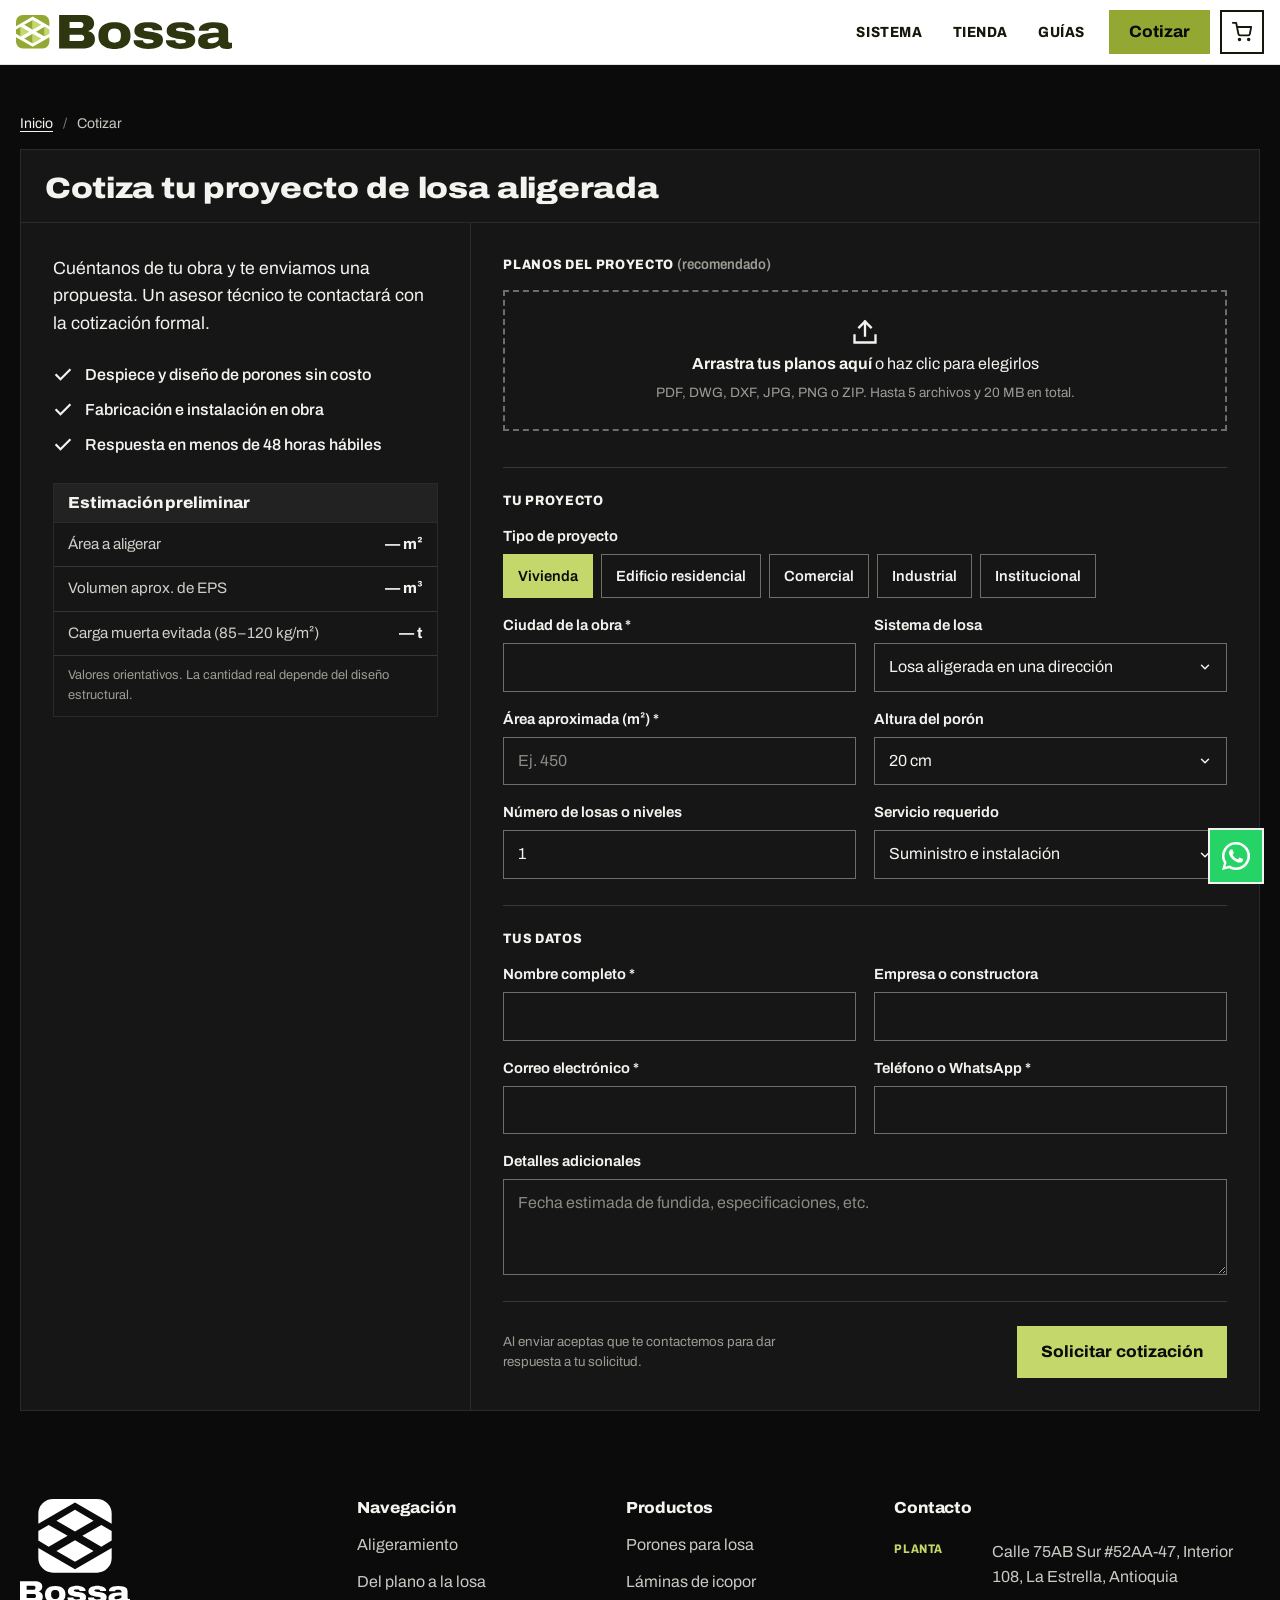
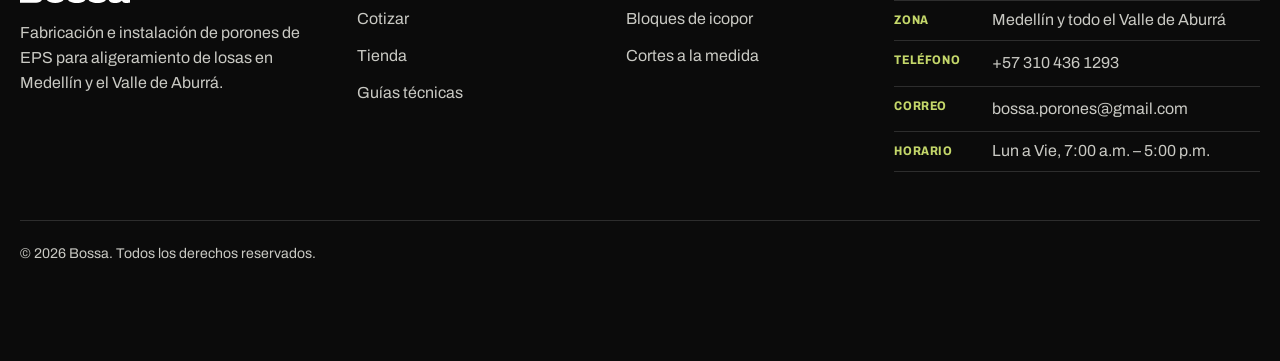
==== cotizar/index.html @ 3bb28956 "Add files via upload" ====
<!doctype html>
<html lang="es">
<head>
<meta charset="utf-8">
<meta name="viewport" content="width=device-width, initial-scale=1">
<script>document.documentElement.className = "js";</script>
<title>Cotizar losa aligerada con porones de icopor en Medellín | Bossa</title>
<meta name="description" content="Envía los planos de tu proyecto y recibe la cotización de porones de icopor (EPS) con despiece, fabricación e instalación en Medellín y el Valle de Aburrá.">
<link rel="canonical" href="https://www.bossacol.com/cotizar/">
<link rel="icon" href="/img/logo-bossa-marca.svg" type="image/svg+xml">
<link rel="icon" href="/img/icono-bossa-180.png" type="image/png" sizes="180x180">
<link rel="apple-touch-icon" href="/img/icono-bossa-180.png">
<meta name="theme-color" content="#FFFFFF">
<meta property="og:type" content="website">
<meta property="og:locale" content="es_CO">
<meta property="og:site_name" content="Bossa">
<meta property="og:url" content="https://www.bossacol.com/cotizar/">
<meta property="og:title" content="Cotizar losa aligerada con porones de icopor en Medellín | Bossa">
<meta property="og:description" content="Envía los planos de tu proyecto y recibe la cotización de porones de icopor (EPS) con despiece, fabricación e instalación en Medellín y el Valle de Aburrá.">
<meta property="og:image" content="https://www.bossacol.com/img/og-bossa.jpg">
<meta property="og:image:width" content="1200">
<meta property="og:image:height" content="630">
<meta property="og:image:alt" content="Ilustración del corte de una losa aligerada con bloques de icopor">
<meta name="twitter:card" content="summary_large_image">
<script type="application/ld+json">{"@context":"https://schema.org","@type":"BreadcrumbList","itemListElement":[{"@type":"ListItem","position":1,"name":"Inicio","item":"https://www.bossacol.com/"},{"@type":"ListItem","position":2,"name":"Cotizar","item":"https://www.bossacol.com/cotizar/"}]}</script>
<link rel="preconnect" href="https://fonts.googleapis.com">
<link rel="preconnect" href="https://fonts.gstatic.com" crossorigin>
<link href="https://fonts.googleapis.com/css2?family=Archivo:wdth,wght@75..125,400..900&display=swap" rel="stylesheet">
<link rel="stylesheet" href="/estilos.css">
</head>
<body>

<header class="barra" id="barra">
  <div class="contenedor">
    <a href="/" class="marca" aria-label="Bossa, inicio"><picture>
      <source media="(max-width: 359px)" srcset="/img/logo-bossa-marca.svg" width="170" height="170">
      <img src="/img/logo-bossa-horizontal.svg" width="1099" height="173" alt="Bossa">
    </picture></a>
    <nav class="navegacion" aria-label="Principal">
      <ul class="menu" id="menu">
        <li><a href="/#sistema">Sistema</a></li>
        <li><a href="/tienda/">Tienda</a></li>
        <li><a href="/guias/">Guías</a></li>
      </ul>
    </nav>
    <div class="acciones-barra">
      <a href="/cotizar/" class="placa placa-barra" aria-current="page">Cotizar</a>
      <button type="button" class="boton-carrito" id="abrirCarrito" aria-label="Ver tu pedido" aria-controls="carrito">
        <svg width="20" height="20" viewBox="0 0 24 24" fill="none" stroke="currentColor" stroke-width="2.2" stroke-linecap="round" stroke-linejoin="round" aria-hidden="true"><circle cx="9" cy="21" r="1"/><circle cx="20" cy="21" r="1"/><path d="M1 1h4l2.7 13.4a2 2 0 0 0 2 1.6h9.7a2 2 0 0 0 2-1.6L23 6H6"/></svg>
        <span class="contador" id="contadorCarrito" aria-hidden="true">0</span>
      </button>
      <button type="button" class="hamburguesa" id="hamburguesa" aria-label="Abrir menú" aria-expanded="false" aria-controls="menu">
        <svg width="20" height="20" viewBox="0 0 24 24" fill="none" stroke="currentColor" stroke-width="2.4" stroke-linecap="square" aria-hidden="true"><path d="M3 6h18M3 12h18M3 18h18"/></svg>
      </button>
    </div>
  </div>
</header>
<main id="principal">
<!-- ================= COTIZADOR: la valla de tu proyecto ================= -->
<section class="cotizar" id="cotizar">
  <div class="contenedor">
    <nav class="migas" aria-label="Ruta de navegación"><ol><li><a href="/">Inicio</a></li><li aria-current="page">Cotizar</li></ol></nav>
    <div class="tablero">
      <h1 class="franja">Cotiza tu proyecto de losa aligerada</h1>
      <div class="cotizar-cuerpo">
        <aside class="lateral-cotizar"><div class="lateral-pegado">
          <p class="entrada">Cuéntanos de tu obra y te enviamos una propuesta. Un asesor técnico te contactará con la cotización formal.</p>
          <ul class="lista-check">
            <li><svg width="20" height="20" viewBox="0 0 24 24" fill="none" stroke="currentColor" stroke-width="2.6" stroke-linecap="square" aria-hidden="true"><path d="m4 12 5 5L20 6"/></svg>Despiece y diseño de porones sin costo</li>
            <li><svg width="20" height="20" viewBox="0 0 24 24" fill="none" stroke="currentColor" stroke-width="2.6" stroke-linecap="square" aria-hidden="true"><path d="m4 12 5 5L20 6"/></svg>Fabricación e instalación en obra</li>
            <li><svg width="20" height="20" viewBox="0 0 24 24" fill="none" stroke="currentColor" stroke-width="2.6" stroke-linecap="square" aria-hidden="true"><path d="m4 12 5 5L20 6"/></svg>Respuesta en menos de 48 horas hábiles</li>
          </ul>
          <div class="estimador" aria-live="polite">
            <h2>Estimación preliminar</h2>
            <dl>
              <div><dt>Área a aligerar</dt><dd id="estArea">— m²</dd></div>
              <div><dt>Volumen aprox. de EPS</dt><dd id="estVolumen">— m³</dd></div>
              <div><dt>Carga muerta evitada (85–120 kg/m²)</dt><dd id="estCarga">— t</dd></div>
            </dl>
            <small>Valores orientativos. La cantidad real depende del diseño estructural.</small>
          </div>
        </div></aside>

        <form class="formulario" id="formCotizar" novalidate>
          <fieldset>
            <legend>Planos del proyecto <span>(recomendado)</span></legend>
            <label class="zona-planos" id="zonaPlanos" for="cPlanos">
              <input type="file" id="cPlanos" multiple accept=".pdf,.dwg,.dxf,.jpg,.jpeg,.png,.zip,.rar" aria-describedby="ayudaPlanos">
              <svg width="28" height="28" viewBox="0 0 24 24" fill="none" stroke="currentColor" stroke-width="2" stroke-linecap="square" aria-hidden="true"><path d="M21 15v6H3v-6M17 8l-5-5-5 5M12 3v12"/></svg>
              <span><b>Arrastra tus planos aquí</b> o haz clic para elegirlos</span>
              <small id="ayudaPlanos">PDF, DWG, DXF, JPG, PNG o ZIP. Hasta 5 archivos y 20 MB en total.</small>
            </label>
            <ul class="lista-planos" id="listaPlanos"></ul>
            <span class="error-planos" id="errorPlanos" role="alert"></span>
          </fieldset>

          <fieldset>
            <legend>Tu proyecto</legend>
            <div class="campos">
              <div class="campo ancho">
                <span class="etiqueta-campo" id="etTipo">Tipo de proyecto</span>
                <div class="opciones-chip" role="radiogroup" aria-labelledby="etTipo">
                  <label class="chip"><input type="radio" name="tipo" value="Vivienda" checked><span>Vivienda</span></label>
                  <label class="chip"><input type="radio" name="tipo" value="Edificio residencial"><span>Edificio residencial</span></label>
                  <label class="chip"><input type="radio" name="tipo" value="Comercial"><span>Comercial</span></label>
                  <label class="chip"><input type="radio" name="tipo" value="Industrial"><span>Industrial</span></label>
                  <label class="chip"><input type="radio" name="tipo" value="Institucional"><span>Institucional</span></label>
                </div>
              </div>
              <div class="campo"><label for="cCiudad">Ciudad de la obra *</label><input id="cCiudad" name="ciudad" required autocomplete="address-level2" aria-describedby="e-cCiudad"><span class="error-campo" id="e-cCiudad"></span></div>
              <div class="campo">
                <label for="cSistema">Sistema de losa</label>
                <select id="cSistema" name="sistema">
                  <option>Losa aligerada en una dirección</option>
                  <option>Losa reticular (dos direcciones)</option>
                  <option>Losa de entrepiso</option>
                  <option>Cubierta / placa de techo</option>
                  <option>Aún no lo sé</option>
                </select>
              </div>
              <div class="campo"><label for="cArea">Área aproximada (m²) *</label><input id="cArea" name="area" type="text" inputmode="decimal" required placeholder="Ej. 450" aria-describedby="e-cArea"><span class="error-campo" id="e-cArea"></span></div>
              <div class="campo">
                <label for="cAltura">Altura del porón</label>
                <select id="cAltura" name="altura">
                  <option value="10">10 cm</option><option value="15">15 cm</option>
                  <option value="20" selected>20 cm</option><option value="25">25 cm</option>
                  <option value="30">30 cm</option><option value="35">35 cm</option>
                  <option value="40">40 cm</option>
                </select>
              </div>
              <div class="campo"><label for="cPisos">Número de losas o niveles</label><input id="cPisos" name="pisos" type="number" inputmode="numeric" min="1" value="1"></div>
              <div class="campo">
                <label for="cServicio">Servicio requerido</label>
                <select id="cServicio" name="servicio">
                  <option>Suministro e instalación</option>
                  <option>Solo suministro</option>
                </select>
              </div>
            </div>
          </fieldset>

          <fieldset>
            <legend>Tus datos</legend>
            <div class="campos">
              <div class="campo"><label for="cNombre">Nombre completo *</label><input id="cNombre" name="nombre" required autocomplete="name" aria-describedby="e-cNombre"><span class="error-campo" id="e-cNombre"></span></div>
              <div class="campo"><label for="cEmpresa">Empresa o constructora</label><input id="cEmpresa" name="empresa" autocomplete="organization"></div>
              <div class="campo"><label for="cCorreo">Correo electrónico *</label><input id="cCorreo" name="correo" type="email" required autocomplete="email" aria-describedby="e-cCorreo"><span class="error-campo" id="e-cCorreo"></span></div>
              <div class="campo"><label for="cTelefono">Teléfono o WhatsApp *</label><input id="cTelefono" name="telefono" type="tel" required autocomplete="tel" aria-describedby="e-cTelefono"><span class="error-campo" id="e-cTelefono"></span></div>
              <div class="campo ancho"><label for="cMensaje">Detalles adicionales</label><textarea id="cMensaje" name="mensaje" placeholder="Fecha estimada de fundida, especificaciones, etc."></textarea></div>
              <div class="trampa" aria-hidden="true"><label for="cSitio">Sitio web</label><input id="cSitio" name="sitio_web" tabindex="-1" autocomplete="off"></div>
            </div>
          </fieldset>

          <div class="pie-formulario">
            <small>Al enviar aceptas que te contactemos para dar respuesta a tu solicitud.</small>
            <button type="submit" class="placa">Solicitar cotización</button>
          </div>
          <div class="mensaje mensaje-ok" id="okCotizar" role="status"></div>
          <div class="mensaje mensaje-error" id="errorCotizar" role="alert"></div>
        </form>
      </div>
    </div>
  </div>
</section>
</main>

<footer class="pie" id="pie">
  <div class="contenedor">
    <div class="columnas">
      <div>
        <div class="logo-pie"><img src="/img/logo-bossa-vertical-blanco.svg" width="255" height="240" alt="Bossa" loading="lazy"></div>
        <p>Fabricación e instalación de porones de EPS para aligeramiento de losas en Medellín y el Valle de Aburrá.</p>
      </div>
      <nav aria-label="Pie de página">
        <h2>Navegación</h2>
        <ul>
          <li><a href="/#beneficios">Aligeramiento</a></li>
          <li><a href="/#sistema">Del plano a la losa</a></li>
          <li><a href="/cotizar/">Cotizar</a></li>
          <li><a href="/tienda/">Tienda</a></li>
          <li><a href="/guias/">Guías técnicas</a></li>
        </ul>
      </nav>
      <div>
        <h2>Productos</h2>
        <ul>
          <li><a href="/cotizar/">Porones para losa</a></li>
          <li><a href="/tienda/">Láminas de icopor</a></li>
          <li><a href="/tienda/">Bloques de icopor</a></li>
          <li><a href="/tienda/">Cortes a la medida</a></li>
        </ul>
      </div>
      <div>
        <h2>Contacto</h2>
        <dl class="datos-pie">
          <div><dt>Planta</dt><dd><a href="https://www.google.com/maps/search/?api=1&query=Calle+75AB+Sur+%2352AA-47+La+Estrella+Antioquia+Colombia" target="_blank" rel="noopener">Calle 75AB Sur #52AA-47, Interior 108, La Estrella, Antioquia</a></dd></div>
          <div><dt>Zona</dt><dd>Medellín y todo el Valle de Aburrá</dd></div>
          <div><dt>Teléfono</dt><dd><a href="tel:+573104361293">+57 310 436 1293</a></dd></div>
          <div><dt>Correo</dt><dd><a href="mailto:bossa.porones@gmail.com">bossa.porones@gmail.com</a></dd></div>
          <div><dt>Horario</dt><dd>Lun a Vie, 7:00 a.m. – 5:00 p.m.</dd></div>
        </dl>
      </div>
    </div>
    <div class="legal">© <span id="anio"></span> Bossa. Todos los derechos reservados.</div>
  </div>
</footer>
<div class="velo" id="velo"></div>
<aside class="carrito" id="carrito" role="dialog" aria-modal="true" aria-labelledby="tituloCarrito" aria-hidden="true" inert>
  <header><h2 id="tituloCarrito">Tu pedido</h2><button type="button" id="cerrarCarrito" aria-label="Cerrar pedido">
    <svg width="20" height="20" viewBox="0 0 24 24" fill="none" stroke="currentColor" stroke-width="2.6" stroke-linecap="square" aria-hidden="true"><path d="M5 5l14 14M19 5 5 19"/></svg></button></header>
  <div class="items-carrito" id="itemsCarrito"></div>
  <footer>
    <button type="button" class="placa" id="enviarPedido">Pedir cotización por WhatsApp</button>
    <small>Te respondemos con el precio, la disponibilidad y el costo de envío.</small>
  </footer>
</aside>

<a class="whatsapp" id="botonWhatsapp" href="#" target="_blank" rel="noopener" aria-label="Escríbenos por WhatsApp">
  <svg width="28" height="28" viewBox="0 0 24 24" fill="currentColor" aria-hidden="true"><path d="M17.5 14.4c-.3-.1-1.8-.9-2-1-.3-.1-.5-.1-.7.1-.2.3-.8 1-.9 1.2-.2.2-.3.2-.6.1-.3-.1-1.3-.5-2.4-1.5-.9-.8-1.5-1.8-1.7-2.1-.2-.3 0-.5.1-.6l.4-.5c.2-.2.2-.3.3-.5.1-.2 0-.4 0-.5l-.9-2.2c-.2-.6-.5-.5-.7-.5h-.6c-.2 0-.5.1-.8.4-.3.3-1 1-1 2.5s1.1 2.9 1.2 3.1c.1.2 2.1 3.2 5.1 4.5.7.3 1.3.5 1.7.6.7.2 1.4.2 1.9.1.6-.1 1.8-.7 2-1.4.2-.7.2-1.3.2-1.4-.1-.2-.3-.3-.6-.4zM12 21.8c-1.8 0-3.5-.5-5-1.4l-.4-.2-3.7 1 1-3.6-.2-.4A9.8 9.8 0 0 1 12 2.2a9.8 9.8 0 0 1 0 19.6zM12 0a12 12 0 0 0-10.3 18.1L0 24l6.1-1.6A12 12 0 1 0 12 0z"/></svg>
</a>


<script src="/app.js"></script>
</body>
</html>
---- estilos.css ----
/* Bossa · estilos compartidos por todas las páginas (tema oscuro; ver DESIGN.md) */
/* ===== Bossa · tema oscuro (13 nov 2026) =====
   Fondo casi negro, tableros grafito, texto claro, lima para la acción y lo activo,
   gris oscuro detrás de toda imagen. Archivo variable (ancho + peso).
   Los nombres de los tokens se conservan: --tinta es el color fuerte del texto y los filetes
   (ahora claro) y --blanco es la superficie de los tableros (ahora grafito). */
:root {
  --fondo: #0B0B0B;        /* fondo de la página */
  --verde: #92A833;        /* verde principal del logo: hover del CTA y momento de marca */
  --lima: #C4D76A;         /* verde claro del logo: CTA, cifras y lo activo, con texto --sobre-lima */
  --sobre-lima: #0B0B0B;
  --lima-claro: rgba(196, 215, 106, .12);
  --tinta: #F3F3EF;        /* texto fuerte y filetes de control */
  --texto: #CFCFC9;
  --suave: #9C9C95;
  --blanco: #161616;       /* superficie de los tableros */
  --gris: #222222;         /* fondo de los renders y las imágenes */
  --sobre-fondo: #C9C9C3;
  --error: #FF8A70;
  --error-fondo: rgba(255, 110, 80, .12);
  --borde-campo: #6E6E68;
  --linea: 1px solid #2A2A2A; /* estructura: bordes de tableros y separaciones */
  --filete: 2px solid var(--tinta);
  --filete-fino: 1px solid rgba(255, 255, 255, .14);
  --filete-claro: 1px solid rgba(255, 255, 255, .14);
  /* Ritmo: el módulo de 0,60 m del porón → 12 / 24 / 48 / 96 */
  --e1: 12px; --e2: 24px; --e3: 48px; --e4: 96px;
  --ease-out: cubic-bezier(0.23, 1, 0.32, 1);
  --ease-in-out: cubic-bezier(0.77, 0, 0.175, 1);
  --ease-drawer: cubic-bezier(0.32, 0.72, 0, 1);
  --alto-barra: 64px;
}
* { box-sizing: border-box; margin: 0; padding: 0; }
@media (prefers-reduced-motion: no-preference) { html { scroll-behavior: smooth; } }
html { scrollbar-color: var(--fondo) var(--gris); -webkit-text-size-adjust: 100%; }
body { font-family: "Archivo", system-ui, sans-serif; font-stretch: 100%; color: var(--texto); background: var(--blanco); line-height: 1.55; font-size: 1rem; overflow-x: hidden; -webkit-tap-highlight-color: transparent; }
::selection { background: var(--lima); color: var(--tinta); }
img { max-width: 100%; height: auto; display: block; }
a { color: inherit; text-underline-offset: .2em; text-decoration-thickness: 1px; }
input, select, textarea { caret-color: var(--fondo); accent-color: var(--fondo); }
h1, h2, h3 { color: var(--tinta); line-height: 1.08; font-weight: 800; font-stretch: 110%; letter-spacing: -0.01em; text-wrap: balance; }
p { text-wrap: pretty; }
:focus-visible { outline: 3px solid var(--tinta); outline-offset: 2px; }
.sistema :focus-visible, .pie :focus-visible { outline-color: var(--lima); }
.contenedor { width: 100%; max-width: 1272px; margin-inline: auto; padding-left: 16px; padding-right: 16px; }
section { scroll-margin-top: calc(var(--alto-barra) + 8px); }
.num { font-variant-numeric: tabular-nums; }

/* ===== Botones: placas rectas, como las de una valla ===== */
.placa, .boton { display: inline-flex; align-items: center; justify-content: center; gap: 10px; min-height: 52px; padding: 12px 22px; border: var(--filete); font: 750 1.02rem/1.1 "Archivo", system-ui, sans-serif; font-stretch: 105%; text-decoration: none; cursor: pointer; user-select: none; -webkit-user-select: none; transition: background-color 150ms ease, color 150ms ease, transform 160ms var(--ease-out); }
.placa { background: var(--verde); color: var(--tinta); }
.boton { background: transparent; color: var(--tinta); }
.placa svg, .boton svg { flex-shrink: 0; }
.placa:active, .boton:active { transform: scale(.97); }
@media (hover: hover) and (pointer: fine) {
  .placa:hover { background: var(--lima); }
  .boton:hover { background: var(--gris); }
}
.placa[disabled], .boton[disabled] { cursor: not-allowed; opacity: .55; }
.enlace { font-weight: 650; color: var(--tinta); text-decoration: underline; text-underline-offset: .25em; padding: 12px 2px; }
@media (hover: hover) and (pointer: fine) { .enlace:hover { text-decoration-thickness: 2px; } }

/* ===== Franja de cada tablero: el nombre literal de la sección ===== */
.tablero { background: var(--blanco); border: var(--filete); }
.franja { background: var(--verde); color: var(--tinta); border-bottom: var(--filete); padding: 14px 24px; font-size: clamp(1.35rem, 2.3vw, 1.9rem); font-weight: 850; font-stretch: 116%; line-height: 1.1; }
.entrada { font-size: 1.1rem; color: var(--tinta); max-width: 58ch; }
.credito { font-size: .8rem; color: var(--suave); }

/* ===== Encabezado: la franja de la valla ===== */
.barra { position: sticky; top: 0; z-index: 50; background: var(--verde); border-bottom: var(--filete); }
.barra .contenedor { max-width: 1392px; display: flex; align-items: center; gap: var(--e2); height: var(--alto-barra); }
.marca { display: grid; place-items: center; height: 48px; padding: 0 10px; background: var(--blanco); border: var(--filete); flex-shrink: 0; }
.marca picture { display: block; }
.marca img { height: 32px; width: auto; }
.navegacion { margin-left: auto; }
.menu { display: flex; align-items: center; gap: 30px; list-style: none; }
.menu a { position: relative; display: block; padding: 12px 0; font-weight: 750; font-stretch: 90%; font-size: .92rem; letter-spacing: .04em; text-transform: uppercase; color: var(--tinta); text-decoration: none; }
.menu a::after { content: ""; position: absolute; left: 0; right: 0; bottom: 6px; height: 2px; background: var(--tinta); transform: scaleX(0); transform-origin: left; transition: transform 200ms var(--ease-out); }
@media (hover: hover) and (pointer: fine) { .menu a:hover::after { transform: scaleX(1); } }
.acciones-barra { display: flex; align-items: center; gap: 10px; }
.placa-barra { min-height: 44px; padding: 8px 18px; background: var(--tinta); color: var(--blanco); }
@media (hover: hover) and (pointer: fine) { .placa-barra:hover { background: var(--fondo); } }
.boton-carrito, .hamburguesa { position: relative; width: 44px; height: 44px; display: grid; place-items: center; background: transparent; border: var(--filete); color: var(--tinta); cursor: pointer; transition: background-color 150ms ease, transform 160ms var(--ease-out); }
.boton-carrito:active, .hamburguesa:active { transform: scale(.95); }
@media (hover: hover) and (pointer: fine) { .boton-carrito:hover, .hamburguesa:hover { background: var(--lima); } }
.contador { position: absolute; top: -9px; right: -9px; min-width: 22px; height: 22px; padding: 0 6px; display: grid; place-items: center; background: var(--tinta); color: var(--lima); font-size: .75rem; font-weight: 800; font-variant-numeric: tabular-nums; opacity: 0; transform: scale(.6); transition: opacity 150ms ease, transform 200ms var(--ease-out); }
.contador.visible { opacity: 1; transform: scale(1); }
.hamburguesa { display: none; }

/* ===== Hero: la valla con la losa armándose ===== */
.hero { background: var(--fondo); padding: var(--e2) 0; }
.hero .contenedor { max-width: 1408px; padding-left: 24px; padding-right: 24px; }
.hero .tablero { display: grid; grid-template-columns: minmax(0, .7fr) minmax(0, 1fr); grid-template-rows: auto auto 1fr; grid-template-areas: "titulo armado" "texto armado" "acciones armado"; }
.hero h1 { grid-area: titulo; padding: 40px 40px 0; font-size: clamp(2.2rem, min(3.7vw, 6.6vh), 3.6rem); font-weight: 850; font-stretch: 108%; line-height: .98; letter-spacing: -0.02em; }
.hero-texto { grid-area: texto; padding: 20px 40px 0; }
.hero-texto .bajada { font-size: 1.05rem; color: var(--texto); max-width: 52ch; }
.filas { border-top: var(--filete); margin-top: 22px; }
.filas > div { display: grid; grid-template-columns: 8.5rem 1fr; gap: 12px; padding: 10px 0; border-bottom: var(--filete-fino); align-items: baseline; }
.filas dt { font-weight: 750; font-stretch: 85%; font-size: .8rem; letter-spacing: .05em; text-transform: uppercase; color: var(--tinta); }
.filas dd { color: var(--tinta); font-variant-numeric: tabular-nums; }
.hero-acciones { grid-area: acciones; align-self: end; display: flex; flex-wrap: wrap; align-items: center; gap: 10px 22px; padding: 28px 40px 40px; }
@media (prefers-reduced-motion: no-preference) {
  .hero h1 { animation: entrar 560ms var(--ease-out) both; --sube: 16px; }
  .hero-texto { animation: entrar 480ms var(--ease-out) 110ms both; --sube: 10px; }
  .hero-acciones { animation: entrar 460ms var(--ease-out) 190ms both; --sube: 8px; }
}
@keyframes entrar { from { opacity: 0; transform: translateY(var(--sube, 12px)); } }

.armado { grid-area: armado; margin: 0; display: flex; flex-direction: column; justify-content: center; background: var(--gris); border-left: var(--filete); min-width: 0; }
.lienzo { position: relative; aspect-ratio: 1488 / 942; overflow: hidden; background: var(--gris); }
.cuadro { position: absolute; inset: 0; width: 100%; height: 100%; object-fit: cover; }
.c2 { -webkit-mask: url("img/losa-mascara-porones.png") 0 0 / 100% 100% no-repeat; mask: url("img/losa-mascara-porones.png") 0 0 / 100% 100% no-repeat; }
.c4b { opacity: 0; -webkit-mask: url("img/losa-mascara-desmolde.png") 0 0 / 100% 100% no-repeat; mask: url("img/losa-mascara-desmolde.png") 0 0 / 100% 100% no-repeat; }
/* Estado inicial (paso 1) solo cuando hay JS y movimiento; sin JS o con reduced-motion se ve la losa nervada */
@media (prefers-reduced-motion: no-preference) {
  .js .c2 { clip-path: inset(0% 0% 100% 0%); transform: translateY(-4%); }
  .js .c3 { clip-path: polygon(-223.10% -65.86%, 157.94% 143.06%, -3.35% 334.14%, -384.40% 125.22%); }
  .js .c4 { clip-path: ellipse(0% 0% at 30.5% 5.8%); }
  .js .c5 { opacity: 0; }
  .js .cota { opacity: 0; visibility: hidden; }
}
/* Cota "35–50 % menos peso", anclada al borde de la losa nervada */
.cota { position: absolute; inset: 0; pointer-events: none; }
.cota-linea { position: absolute; left: 63%; top: 17.5%; width: 9%; height: 21%; overflow: visible; }
.cota-linea line { stroke: var(--tinta); stroke-width: 1.5; vector-effect: non-scaling-stroke; }
.cota-punto { position: absolute; left: 63%; top: 38.5%; width: 9px; height: 9px; margin: -4.5px 0 0 -4.5px; background: var(--tinta); border-radius: 50%; }
.cota-rotulo { position: absolute; right: 3%; top: 4%; padding: 10px 14px 9px; background: var(--blanco); border: var(--filete); }
.cota-rotulo strong { display: block; font-size: clamp(1.25rem, 2.5vw, 2.3rem); font-weight: 850; font-stretch: 116%; line-height: 1; color: var(--tinta); font-variant-numeric: tabular-nums; letter-spacing: -0.01em; white-space: nowrap; }
.cota-rotulo span { display: block; margin-top: 4px; font-size: .82rem; font-weight: 650; color: var(--tinta); }
.pasos-armado { list-style: none; display: grid; grid-template-columns: repeat(5, minmax(0, 1fr)); background: var(--blanco); border-top: var(--filete); border-bottom: var(--filete); }
.pasos-armado li + li { border-left: var(--filete-fino); }
.pasos-armado button { position: relative; width: 100%; height: 100%; min-height: 56px; display: flex; align-items: center; gap: 8px; padding: 10px 12px; background: transparent; border: 0; font: 650 .92rem/1.15 "Archivo", system-ui, sans-serif; font-stretch: 90%; text-align: left; color: var(--suave); cursor: pointer; transition: background-color 150ms ease, color 150ms ease; }
.pasos-armado button .num { font-weight: 850; font-size: 1.05rem; }
.pasos-armado button.hecho { color: var(--tinta); }
.pasos-armado button[aria-current="step"] { background: var(--lima); color: var(--tinta); }
@media (hover: hover) and (pointer: fine) { .pasos-armado button:not([aria-current]):hover { background: var(--gris); color: var(--tinta); } }
.avance { position: absolute; left: 0; right: 0; bottom: -2px; height: 4px; background: var(--tinta); transform: scaleX(0); transform-origin: left; }
.pie-armado { display: flex; align-items: center; justify-content: space-between; gap: 12px; padding: 4px 8px 4px 16px; }
.repetir { display: inline-flex; align-items: center; gap: 8px; min-height: 44px; padding: 8px 10px; background: transparent; border: 0; font: 700 .9rem "Archivo", system-ui, sans-serif; color: var(--tinta); cursor: pointer; text-decoration: underline; text-underline-offset: .25em; transition: transform 160ms var(--ease-out); }
.repetir:active { transform: scale(.97); }

/* ===== Por qué aligerar con EPS ===== */
/* Tableros colgados del cerramiento: cada sección es una tabla más de la valla */
.beneficios, .tienda { background: var(--fondo); padding: var(--e2) 0; }
.guias { background: var(--fondo); padding: var(--e2) 0 var(--e3); }
.cotizar { background: var(--fondo); padding: var(--e3) 0 var(--e2); }
.beneficios-cuerpo { display: grid; grid-template-columns: minmax(0, .8fr) minmax(0, 1.6fr); }
.beneficios-intro { padding: 32px; border-right: var(--filete); display: flex; flex-direction: column; gap: 28px; }
.filas-cifras { margin-top: 0; }
.filas-cifras > div { grid-template-columns: 1fr; gap: 2px; padding: 14px 0; }
.filas-cifras dd { font-size: clamp(1.6rem, 2.6vw, 2.2rem); font-weight: 850; font-stretch: 112%; line-height: 1.05; }
.filas-cifras dd span { font-size: 1rem; font-weight: 600; font-stretch: 100%; }
.pie-tablero { padding: 10px 24px; border-top: var(--filete-fino); }

/* ===== Del plano a la losa (sobre el cerramiento) ===== */
.sistema { background: var(--fondo); color: var(--sobre-fondo); padding: var(--e3) 0 var(--e4); }
.sistema-cuerpo { display: grid; grid-template-columns: minmax(0, .75fr) minmax(0, 1.5fr); gap: var(--e3); align-items: start; }
.sistema-cabecera { position: sticky; top: calc(var(--alto-barra) + 32px); }
.sistema h2 { color: var(--blanco); font-size: clamp(2rem, 3.6vw, 3.1rem); font-weight: 850; font-stretch: 115%; line-height: 1; margin-bottom: 18px; }
.sistema .entrada { color: var(--sobre-fondo); }
.pasos-sistema { list-style: none; border-top: 2px solid var(--sobre-fondo); }
.paso-sistema { display: grid; grid-template-columns: 4rem minmax(0, 1fr); gap: 4px 20px; padding: 26px 0; border-bottom: var(--filete-claro); }
.paso-sistema .num { grid-row: 1 / span 3; font-size: 2.6rem; font-weight: 850; font-stretch: 112%; line-height: .9; color: var(--lima); }
.paso-sistema h3 { color: var(--blanco); font-size: 1.35rem; }
.paso-sistema p { max-width: 62ch; }
.por-revelar .paso-sistema { opacity: 0; }
.por-revelar.revelada .paso-sistema { opacity: 1; animation: entrar 520ms var(--ease-out) both; --sube: 14px; }
.por-revelar.revelada .paso-sistema:nth-child(2) { animation-delay: 90ms; }
.por-revelar.revelada .paso-sistema:nth-child(3) { animation-delay: 160ms; }
.por-revelar.revelada .paso-sistema:nth-child(4) { animation-delay: 215ms; }
.por-revelar.revelada .paso-sistema:nth-child(5) { animation-delay: 255ms; }

/* ===== Momento de marca: la losa en obra vista desde arriba, a pantalla completa =====
   El texto va en un tablero oscuro apoyado abajo a la izquierda, como la valla de la obra;
   los operarios quedan a la vista a la derecha. */
.marca-foto { position: relative; isolation: isolate; overflow: hidden; min-height: 100vh; min-height: 100svh; display: flex; align-items: flex-end; padding: var(--e4) 0 var(--e3); background: var(--fondo); border-top: var(--linea); }
.marca-fondo { position: absolute; inset: 0; width: 100%; height: 100%; object-fit: cover; object-position: 50% 50%; z-index: -1; }
.marca-foto .contenedor { width: 100%; }
.marca-panel { max-width: 540px; padding: 34px 36px 36px; background: var(--fondo); border: var(--linea); display: flex; flex-direction: column; align-items: flex-start; gap: 22px; }
.marca-panel h2 { font-size: clamp(1.7rem, 3.2vw, 2.7rem); font-weight: 850; font-stretch: 114%; line-height: 1.02; max-width: 16ch; }
.marca-panel p { color: var(--texto); max-width: 44ch; }

/* ===== Cotizador: la valla de tu proyecto ===== */
.cotizar-cuerpo { display: grid; grid-template-columns: minmax(0, .8fr) minmax(0, 1.4fr); }
.lateral-cotizar { padding: 32px; border-right: var(--filete); }
.lateral-pegado { position: sticky; top: calc(var(--alto-barra) + 24px); display: flex; flex-direction: column; gap: 26px; }
.lista-check { list-style: none; display: grid; gap: 10px; }
.lista-check li { display: grid; grid-template-columns: 22px 1fr; gap: 10px; align-items: start; color: var(--tinta); font-weight: 550; }
.lista-check svg { margin-top: 2px; }
.estimador { border: var(--filete); }
.estimador h2 { font-size: 1rem; padding: 10px 14px; background: var(--gris); border-bottom: var(--filete); font-stretch: 105%; }
.estimador dl > div { display: flex; justify-content: space-between; gap: 12px; padding: 10px 14px; border-bottom: var(--filete-fino); font-size: .95rem; }
.estimador dt { color: var(--texto); }
.estimador dd { color: var(--tinta); font-weight: 750; font-variant-numeric: tabular-nums; white-space: nowrap; }
.estimador small { display: block; padding: 10px 14px; font-size: .8rem; color: var(--suave); }

form.formulario { padding: 8px 32px 32px; min-width: 0; }
.formulario fieldset { border: 0; border-bottom: var(--filete-fino); padding: 22px 0 26px; min-width: 0; }
.formulario legend { float: left; width: 100%; margin-bottom: 14px; font-weight: 800; font-stretch: 90%; font-size: .85rem; letter-spacing: .05em; text-transform: uppercase; color: var(--tinta); }
.formulario legend span { font-weight: 600; text-transform: none; letter-spacing: 0; color: var(--suave); font-size: .9rem; }
.campos { clear: both; display: grid; grid-template-columns: 1fr 1fr; gap: 16px 18px; }
.campo { display: flex; flex-direction: column; gap: 6px; min-width: 0; }
.campo.ancho { grid-column: 1 / -1; }
.campo label, .etiqueta-campo { font-weight: 650; font-size: .92rem; color: var(--tinta); }
.campo input, .campo select, .campo textarea { width: 100%; min-height: 48px; padding: 11px 14px; font: inherit; font-size: 1rem; color: var(--tinta); background: var(--blanco); border: 1.5px solid var(--borde-campo); border-radius: 0; transition: border-color 150ms ease, background-color 150ms ease; }
.campo select { appearance: none; -webkit-appearance: none; padding-right: 40px; background: var(--blanco) url("data:image/svg+xml,%3Csvg xmlns='http://www.w3.org/2000/svg' width='14' height='14' viewBox='0 0 24 24' fill='none' stroke='%23F3F3EF' stroke-width='2.5' stroke-linecap='round' stroke-linejoin='round'%3E%3Cpath d='m6 9 6 6 6-6'/%3E%3C/svg%3E") no-repeat right 14px center; }
.campo textarea { min-height: 96px; resize: vertical; }
.campo input::placeholder, .campo textarea::placeholder { color: #8A8A84; }
.campo input:focus-visible, .campo select:focus-visible, .campo textarea:focus-visible { outline: 3px solid var(--tinta); outline-offset: 1px; border-color: var(--tinta); }
.campo [aria-invalid="true"] { border-color: var(--error); background: var(--error-fondo); }
.error-campo { font-size: .85rem; color: var(--error); font-weight: 600; }
.error-campo:empty { display: none; }
.opciones-chip { display: flex; flex-wrap: wrap; gap: 8px; }
.chip { position: relative; }
.chip input { position: absolute; inset: 0; opacity: 0; margin: 0; cursor: pointer; }
.chip span { display: inline-flex; align-items: center; min-height: 44px; padding: 8px 14px; border: 1.5px solid var(--borde-campo); font-weight: 600; font-size: .92rem; color: var(--tinta); background: var(--blanco); transition: background-color 150ms ease, border-color 150ms ease; }
.chip input:checked + span { background: var(--lima); border-color: var(--tinta); }
.chip input:focus-visible + span { outline: 3px solid var(--tinta); outline-offset: 2px; }
@media (hover: hover) and (pointer: fine) { .chip:hover span { border-color: var(--tinta); } }
.zona-planos { position: relative; clear: both; display: flex; flex-direction: column; align-items: center; gap: 6px; padding: 26px 18px; border: 2px dashed var(--borde-campo); background: var(--blanco); text-align: center; cursor: pointer; color: var(--tinta); transition: border-color 150ms ease, background-color 150ms ease; }
.zona-planos small { font-size: .85rem; color: var(--suave); }
.zona-planos input { position: absolute; width: 1px; height: 1px; opacity: 0; }
.zona-planos.arrastrando { border-color: var(--tinta); background: var(--lima-claro); }
@media (hover: hover) and (pointer: fine) { .zona-planos:hover { border-color: var(--tinta); background: var(--lima-claro); } }
.zona-planos:focus-within { outline: 3px solid var(--tinta); outline-offset: 2px; }
.lista-planos { list-style: none; display: flex; flex-direction: column; gap: 6px; margin-top: 10px; }
.lista-planos li { display: flex; align-items: center; justify-content: space-between; gap: 12px; padding: 4px 4px 4px 12px; background: var(--lima-claro); border: var(--filete-fino); font-size: .92rem; color: var(--tinta); }
@media (prefers-reduced-motion: no-preference) {
  .lista-planos li { transition: opacity 180ms var(--ease-out), transform 180ms var(--ease-out); }
  @starting-style { .lista-planos li { opacity: 0; transform: translateY(4px); } }
}
.lista-planos li span { overflow: hidden; text-overflow: ellipsis; white-space: nowrap; min-width: 0; }
.lista-planos li small { color: var(--suave); margin-left: 6px; }
.quitar { flex-shrink: 0; min-height: 40px; padding: 6px 10px; border: 0; background: none; color: var(--error); font: 650 .88rem "Archivo", system-ui, sans-serif; text-decoration: underline; text-underline-offset: .2em; cursor: pointer; }
.error-planos { display: block; margin-top: 8px; color: var(--error); font-size: .88rem; font-weight: 600; }
.error-planos:empty { display: none; }
.trampa { position: absolute; left: -9999px; width: 1px; height: 1px; overflow: hidden; }
.pie-formulario { display: flex; align-items: center; justify-content: space-between; gap: 16px; margin-top: 24px; flex-wrap: wrap; }
.pie-formulario small { max-width: 34ch; color: var(--suave); }
.mensaje { display: none; margin-top: 18px; padding: 14px 16px; border: 2px solid; color: var(--tinta); }
.mensaje.visible { display: block; }
.mensaje-ok { border-color: var(--fondo); background: var(--lima-claro); }
.mensaje-error { border-color: var(--error); background: var(--error-fondo); color: #FFB4A3; }
@media (prefers-reduced-motion: no-preference) { .mensaje.visible { animation: entrar 320ms var(--ease-out); --sube: 6px; } }

/* ===== Tienda ===== */
.tienda-cabecera { display: flex; align-items: flex-end; justify-content: space-between; gap: 20px 32px; flex-wrap: wrap; padding: 24px; border-bottom: var(--filete); }
.filtros { display: inline-flex; border: var(--filete); }
.filtro { min-height: 44px; padding: 8px 18px; background: var(--blanco); border: 0; font: 700 .95rem "Archivo", system-ui, sans-serif; font-stretch: 95%; color: var(--tinta); cursor: pointer; transition: background-color 150ms ease, color 150ms ease; }
.filtro + .filtro { border-left: var(--filete); }
.filtro[aria-pressed="true"] { background: var(--tinta); color: var(--blanco); }
@media (hover: hover) and (pointer: fine) { .filtro[aria-pressed="false"]:hover { background: var(--gris); } }
.marco-productos { overflow: hidden; }
.rejilla-productos { display: grid; grid-template-columns: repeat(4, minmax(0, 1fr)); margin: 0 -1px -1px 0; }
.producto { display: flex; flex-direction: column; border-right: var(--filete-fino); border-bottom: var(--filete-fino); min-width: 0; }
.producto.oculto { display: none; }
.producto .visual { position: relative; background: var(--gris); }
.producto .visual img { width: 100%; aspect-ratio: 4 / 3; object-fit: cover; }
.insignia { position: absolute; top: 12px; left: 12px; padding: 4px 8px; background: var(--blanco); border: 1.5px solid var(--tinta); font-size: .78rem; font-weight: 750; font-stretch: 90%; color: var(--tinta); font-variant-numeric: tabular-nums; }
.producto .info { display: flex; flex-direction: column; flex: 1; padding: 20px; }
.producto h2 { font-size: 1.15rem; margin-bottom: 6px; }
.producto .info > p { font-size: .94rem; margin-bottom: 16px; }
.producto .campo { margin-bottom: 14px; }
.producto fieldset.medidas { border: 0; padding: 0; min-width: 0; margin-bottom: 18px; }
.producto .compra { padding-top: 2px; }
.medidas legend { margin-bottom: 6px; font-weight: 650; font-size: .92rem; color: var(--tinta); }
.fila-medidas { display: grid; grid-template-columns: repeat(3, minmax(0, 1fr)); gap: 8px; }
.fila-medidas label { display: flex; flex-direction: column; gap: 4px; font-size: .82rem; font-weight: 600; color: var(--texto); }
.fila-medidas input { width: 100%; min-width: 0; min-height: 44px; padding: 8px; font: inherit; font-size: 1rem; color: var(--tinta); background: var(--blanco); border: 1.5px solid var(--borde-campo); border-radius: 0; }
.fila-medidas input:focus-visible { outline: 3px solid var(--tinta); outline-offset: 1px; }
.fila-medidas input.invalido { border-color: var(--error); background: var(--error-fondo); }
.error-medidas { display: block; margin-top: 6px; color: var(--error); font-size: .85rem; font-weight: 600; }
.error-medidas:empty { display: none; }
.compra { margin-top: auto; display: flex; align-items: center; justify-content: space-between; gap: 10px; }
.cantidad { display: flex; align-items: center; border: 1.5px solid var(--borde-campo); }
.cantidad button { width: 44px; height: 44px; border: 0; background: none; font-size: 1.25rem; font-weight: 700; color: var(--tinta); cursor: pointer; transition: background-color 150ms ease, transform 160ms var(--ease-out); }
.cantidad button:active { transform: scale(.92); }
@media (hover: hover) and (pointer: fine) { .cantidad button:hover { background: var(--gris); } }
.cantidad input { width: 46px; height: 44px; border: 0; text-align: center; font: 700 1rem "Archivo", system-ui, sans-serif; font-variant-numeric: tabular-nums; color: var(--tinta); background: none; -moz-appearance: textfield; }
.cantidad input::-webkit-inner-spin-button, .cantidad input::-webkit-outer-spin-button { -webkit-appearance: none; margin: 0; }
.producto .agregar { width: 100%; margin-top: 14px; }
.nota-tienda { padding: 14px 24px; border-top: var(--filete); font-size: .92rem; }

/* ===== Carrito lateral ===== */
.velo { position: fixed; inset: 0; z-index: 90; background: rgba(0, 0, 0, .65); opacity: 0; pointer-events: none; transition: opacity 220ms ease; }
.velo.abierto { opacity: 1; pointer-events: auto; transition-duration: 300ms; }
.carrito { position: fixed; top: 0; right: 0; z-index: 100; height: 100%; height: 100dvh; width: min(420px, 100%); display: flex; flex-direction: column; background: var(--blanco); border-left: var(--filete); transform: translateX(100%); visibility: hidden; transition: transform 220ms var(--ease-out), visibility 0s linear 220ms; }
.carrito.abierto { transform: none; visibility: visible; transition: transform 320ms var(--ease-drawer), visibility 0s; }
.carrito header { display: flex; align-items: center; justify-content: space-between; padding: 0 0 0 24px; background: var(--verde); border-bottom: var(--filete); }
.carrito header h2 { font-size: 1.3rem; font-stretch: 112%; }
.carrito header button { width: 56px; height: 56px; border: 0; border-left: var(--filete); background: transparent; color: var(--tinta); cursor: pointer; display: grid; place-items: center; transition: background-color 150ms ease; }
@media (hover: hover) and (pointer: fine) { .carrito header button:hover { background: var(--lima); } }
.items-carrito { flex: 1; overflow-y: auto; overscroll-behavior: contain; padding: 8px 24px; }
.item { display: grid; grid-template-columns: 1fr auto; gap: 2px 12px; padding: 14px 0; border-bottom: var(--filete-fino); }
.item b { color: var(--tinta); font-variant-numeric: tabular-nums; overflow-wrap: anywhere; }
.item small { grid-column: 1; color: var(--suave); overflow-wrap: anywhere; }
.item .quitar { grid-row: 1 / span 2; grid-column: 2; align-self: center; }
.vacio { text-align: center; padding: 48px 0; color: var(--suave); }
.carrito footer { padding: 20px 24px max(20px, env(safe-area-inset-bottom)); border-top: var(--filete); background: var(--gris); }
.carrito footer .placa { width: 100%; }
.carrito footer small { display: block; margin-top: 10px; text-align: center; font-size: .82rem; color: var(--suave); }

/* ===== Guías técnicas ===== */
.guias-cuerpo { padding: 24px 32px 4px; }
.guias-cuerpo > .entrada { margin-bottom: 20px; }
.lista-guias { border-top: var(--filete); }
.guia:last-child { border-bottom: 0; }
.guia { display: grid; grid-template-columns: minmax(0, .8fr) minmax(0, 1.4fr); gap: 6px 48px; padding: 26px 0; border-bottom: var(--filete-fino); }
.guia h3 { grid-column: 2; font-size: 1.3rem; }
.guia .meta { grid-column: 1; grid-row: 1 / span 3; font-weight: 750; font-stretch: 85%; font-size: .82rem; letter-spacing: .05em; text-transform: uppercase; color: var(--tinta); padding-top: 4px; }
.guia > p, .guia .detalle, .guia .leer { grid-column: 2; }
.guia > p { max-width: 64ch; }
.detalle { display: grid; grid-template-rows: 0fr; transition: grid-template-rows 220ms var(--ease-out); }
.detalle > div { overflow: hidden; visibility: hidden; transition: visibility 0s linear 220ms; }
.detalle.abierto { grid-template-rows: 1fr; }
.detalle.abierto > div { visibility: visible; transition-delay: 0s; }
.detalle-texto { padding-top: 12px; max-width: 64ch; }
.detalle-texto p + p, .detalle-texto p + ul, .detalle-texto ul + p { margin-top: 10px; }
.detalle-texto li { margin: 0 0 6px 18px; }
.leer { justify-self: start; display: inline-flex; align-items: center; gap: 6px; min-height: 44px; margin-top: 4px; padding: 6px 0; background: none; border: 0; font: 750 .95rem "Archivo", system-ui, sans-serif; color: var(--tinta); text-decoration: underline; text-underline-offset: .25em; cursor: pointer; }
.leer svg { transition: transform 200ms var(--ease-out); }
.leer[aria-expanded="true"] svg { transform: rotate(180deg); }

/* ===== Trabaja con nosotros ===== */
.equipo { padding: var(--e3) 0; border-top: var(--filete); }
.equipo .contenedor { display: flex; align-items: center; justify-content: space-between; gap: 20px 40px; flex-wrap: wrap; }
.equipo h2 { font-size: clamp(1.5rem, 2.6vw, 2rem); font-weight: 850; font-stretch: 112%; margin-bottom: 6px; }
.equipo p { max-width: 60ch; }

/* ===== Pie ===== */
.pie { background: var(--fondo); color: var(--sobre-fondo); padding: 64px 0 96px; }
.pie .columnas { display: grid; grid-template-columns: 1.3fr 1fr 1fr 1.6fr; gap: 40px; margin-bottom: 48px; }
.logo-pie { display: inline-grid; place-items: center; padding: 8px 14px; background: var(--blanco); border: var(--filete); margin-bottom: 18px; }
.logo-pie img { height: 84px; width: auto; }
.pie h2 { color: var(--blanco); font-size: 1rem; font-stretch: 105%; margin-bottom: 14px; }
.pie ul { list-style: none; }
.pie li { margin-bottom: 6px; }
.pie a { text-decoration: none; display: inline-block; padding: 3px 0; }
@media (hover: hover) and (pointer: fine) { .pie a:hover { color: var(--lima); text-decoration: underline; } }
.datos-pie > div { display: grid; grid-template-columns: 5.5rem 1fr; gap: 10px; padding: 7px 0; border-bottom: var(--filete-claro); }
.datos-pie dt { font-weight: 750; font-stretch: 85%; font-size: .78rem; letter-spacing: .05em; text-transform: uppercase; color: var(--lima); padding-top: 3px; }
.datos-pie dd { color: var(--sobre-fondo); font-variant-numeric: tabular-nums; }
.pie .legal { border-top: var(--filete-claro); padding-top: 22px; font-size: .88rem; }

.whatsapp { position: fixed; right: 16px; bottom: max(16px, env(safe-area-inset-bottom)); z-index: 40; width: 56px; height: 56px; display: grid; place-items: center; background: #25D366; color: #fff; border: var(--filete); transition: transform 160ms var(--ease-out); }
.whatsapp:active { transform: scale(.94); }

/* ===== Responsive ===== */
@media (max-width: 1100px) {
  .rejilla-productos { grid-template-columns: repeat(2, minmax(0, 1fr)); }
  .pie .columnas { grid-template-columns: 1fr 1fr; }
  .beneficios-cuerpo, .cotizar-cuerpo { grid-template-columns: minmax(0, 1fr); }
  .beneficios-intro, .lateral-cotizar { border-right: 0; border-bottom: var(--filete); }
}
@media (max-width: 900px) {
  :root { --alto-barra: 58px; }
  .barra .contenedor { gap: 12px; }
  .marca { height: 44px; padding: 0 8px; }
  .marca img { height: 28px; }
  .hamburguesa { display: grid; }
  .navegacion { margin-left: auto; }
  .menu { position: absolute; top: 100%; left: 0; right: 0; flex-direction: column; align-items: stretch; gap: 0; padding: 4px 16px 12px; background: var(--blanco); border-bottom: var(--filete); visibility: hidden; opacity: 0; transform: translateY(-6px); transition: opacity 150ms ease, transform 200ms var(--ease-out), visibility 0s linear 200ms; }
  .menu.abierto { visibility: visible; opacity: 1; transform: none; transition: opacity 180ms ease, transform 220ms var(--ease-out), visibility 0s; }
  .menu li + li { border-top: var(--filete-fino); }
  .menu a { padding: 15px 0; font-size: 1rem; }
  .menu a::after { display: none; }
  .placa-barra { padding: 8px 14px; }

  .hero { padding: 10px 0 14px; }
  .hero .contenedor { padding-left: 8px; padding-right: 8px; }
  .hero .tablero { grid-template-columns: 1fr; grid-template-rows: none; grid-template-areas: "titulo" "acciones" "armado" "texto"; }
  .hero h1 { padding: 22px 18px 0; font-size: clamp(1.85rem, 8.4vw, 2.6rem); font-stretch: 106%; }
  .hero-acciones { align-self: start; padding: 16px 18px 18px; }
  .armado { border-left: 0; border-top: var(--filete); }
  .hero-texto { padding: 20px 18px 24px; border-top: var(--filete); }
  .pasos-armado button { flex-direction: column; align-items: flex-start; justify-content: center; gap: 2px; padding: 8px 8px; font-size: .74rem; font-stretch: 80%; min-height: 56px; }
  .pasos-armado button .num { font-size: .95rem; }
  .cota-rotulo { padding: 6px 9px; }
  .cota-rotulo span { font-size: .7rem; }

  .beneficios, .tienda, .guias { padding: 14px 0; }
  .cotizar { padding: 28px 0 14px; }
  .sistema { padding: 40px 0 56px; }
  .sistema-cuerpo, .guia { grid-template-columns: 1fr; }
  .guias-cuerpo { padding: 20px 16px 4px; }
  .sistema-cabecera { position: static; }
  .guia .meta { grid-row: auto; order: 2; }
  .guia h3, .guia > p, .guia .detalle, .guia .leer, .guia .meta { grid-column: 1; }
  .guia h3 { order: 1; } .guia > p { order: 3; } .guia .detalle { order: 4; } .guia .leer { order: 5; }
  /* La foto arriba, recortada hacia los operarios (que quedan en su borde inferior); el tablero va debajo */
  .marca-foto { display: block; min-height: 0; padding: 0 0 28px; }
  .marca-fondo { position: static; display: block; height: auto; aspect-ratio: 16 / 10; object-position: 72% 50%; }
  .marca-panel { max-width: none; border-top: 0; padding: 28px 24px 30px; }
}
@media (max-width: 640px) {
  .contenedor { padding-left: 12px; padding-right: 12px; }
  .placa-barra { font-size: .92rem; }
  .beneficios-intro, .lateral-cotizar { padding: 20px 16px; }
  .franja { padding: 12px 16px; }
  .pie-tablero { padding: 10px 16px; }
  .paso-sistema { grid-template-columns: 2.6rem minmax(0, 1fr); gap: 4px 14px; }
  .paso-sistema .num { font-size: 1.9rem; }
  .marca-fondo { aspect-ratio: 4 / 3; }
  .marca-panel { padding: 24px 18px 26px; }
  form.formulario { padding: 4px 16px 24px; }
  .campos, .pie .columnas { grid-template-columns: 1fr; }
  .rejilla-productos { grid-template-columns: 1fr; }
  .tienda-cabecera { padding: 20px 16px; }
  .nota-tienda { padding: 14px 16px; }
  .filtros { width: 100%; }
  .filtro { flex: 1; padding: 8px 6px; }
}
@media (max-width: 380px) {
  .placa-barra { padding: 8px 10px; }
  .barra .contenedor { gap: 8px; }
}
@media (prefers-reduced-motion: reduce) {
  .detalle, .detalle > div, .menu, .carrito, .velo, .contador { transition-duration: 0s !important; transition-delay: 0s !important; }
  .placa:active, .boton:active, .repetir:active, .cantidad button:active, .boton-carrito:active, .hamburguesa:active, .whatsapp:active { transform: none; }
}

/* ===== Varias páginas: migas, cabecera de página, accesos de la portada y guías ===== */
.pagina { background: var(--fondo); padding: var(--e2) 0 var(--e3); }
.migas { margin-bottom: 14px; font-size: .88rem; color: var(--sobre-fondo); }
.migas ol { list-style: none; display: flex; flex-wrap: wrap; gap: 4px 0; }
.migas li + li::before { content: "/"; margin: 0 10px; opacity: .6; }
.migas a { color: var(--blanco); text-decoration: underline; text-underline-offset: .2em; }
.migas [aria-current] { color: var(--sobre-fondo); }
.pagina h1.franja { font-size: clamp(1.6rem, 3.2vw, 2.6rem); }

.accesos { background: var(--fondo); padding: var(--e2) 0 var(--e3); }
.accesos .contenedor { display: grid; grid-template-columns: minmax(0, 1.25fr) minmax(0, 1fr) minmax(0, 1fr); gap: var(--e2); align-items: stretch; }
.acceso { display: flex; flex-direction: column; }
.acceso-cuerpo { display: flex; flex-direction: column; gap: 18px; flex: 1; padding: 24px; }
.acceso-cuerpo .placa, .acceso-cuerpo .boton { margin-top: auto; align-self: flex-start; }
.acceso .entrada { font-size: 1rem; }
.lista-enlaces { list-style: none; border-top: var(--filete); }
.lista-enlaces li { border-bottom: var(--filete-fino); }
.lista-enlaces a { display: flex; justify-content: space-between; align-items: center; gap: 12px; min-height: 48px; padding: 10px 0; font-weight: 700; color: var(--tinta); text-decoration: none; }
.lista-enlaces a span[aria-hidden] { flex-shrink: 0; transition: transform 160ms var(--ease-out); }
@media (hover: hover) and (pointer: fine) { .lista-enlaces a:hover { text-decoration: underline; text-underline-offset: .2em; } .lista-enlaces a:hover span[aria-hidden] { transform: translateX(3px); } }
/* Tienda en la portada: vitrina del mismo gris claro de las fotos de producto, así las piezas
   quedan sobre una sola superficie y no como cuadros pegados; cada una lleva a su ficha */
.vitrina { list-style: none; display: grid; grid-template-columns: repeat(2, minmax(0, 1fr)); background: #EEEDE9; border-bottom: var(--linea); }
.vitrina li:nth-child(odd) { border-right: 1px solid rgba(20, 23, 10, .12); }
.vitrina li:nth-child(-n + 2) { border-bottom: 1px solid rgba(20, 23, 10, .12); }
.vitrina a { display: flex; flex-direction: column; align-items: center; gap: 2px; padding: 4px 10px 14px; color: #14170A; text-decoration: none; }
.vitrina img { width: 100%; aspect-ratio: 4 / 3; object-fit: cover; background: #EEEDE9; }
.vitrina span { font-weight: 750; font-stretch: 95%; font-size: .9rem; line-height: 1.2; text-align: center; text-underline-offset: .2em; }
.vitrina a:focus-visible { outline: 2px solid #14170A; outline-offset: -4px; }
@media (hover: hover) and (pointer: fine) { .vitrina a:hover span { text-decoration: underline; } }
.producto { scroll-margin-top: calc(var(--alto-barra) + 16px); }

.guia h3 a { color: var(--tinta); text-decoration: none; }
@media (hover: hover) and (pointer: fine) { .guia h3 a:hover { text-decoration: underline; text-underline-offset: .2em; } }
.guia .ir { grid-column: 2; justify-self: start; margin-top: 6px; font-weight: 750; color: var(--tinta); text-underline-offset: .25em; padding: 8px 0; }

.articulo-guia { display: grid; grid-template-columns: minmax(0, 1fr) minmax(0, 18rem); gap: 0; }
.articulo-texto { padding: 32px clamp(20px, 4vw, 48px) 40px; border-right: var(--filete); }
.articulo-texto > * + * { margin-top: 16px; }
.articulo-texto .entrada { font-size: 1.15rem; }
.articulo-texto h2 { font-size: clamp(1.3rem, 2.2vw, 1.6rem); font-stretch: 112%; margin-top: 34px; }
.articulo-texto p, .articulo-texto li { max-width: 66ch; }
.articulo-texto ol, .articulo-texto ul { padding-left: 1.3em; display: grid; gap: 8px; }
.articulo-texto li::marker { font-weight: 800; color: var(--tinta); }
.articulo-texto figure { margin-top: 26px; }
.articulo-texto figure img { width: 100%; background: var(--gris); }
.articulo-texto figcaption { margin-top: 6px; }
.articulo-texto .filas { max-width: 34rem; }
.articulo-lateral { padding: 24px; display: flex; flex-direction: column; gap: 22px; }
.articulo-lateral h2 { font-size: 1rem; font-stretch: 100%; }
.llamado { border: var(--filete); background: var(--lima-claro); padding: 18px; display: flex; flex-direction: column; gap: 12px; }
.llamado p { color: var(--tinta); font-weight: 600; }

@media (max-width: 1100px) {
  /* Los tres accesos apilados: la vitrina se abre a cuatro piezas en fila y no quedan huecos entre tableros */
  .accesos .contenedor { grid-template-columns: minmax(0, 1fr); }
  .vitrina { grid-template-columns: repeat(4, minmax(0, 1fr)); }
  .vitrina li:nth-child(n) { border-right: 0; border-bottom: 0; }
  .vitrina li + li { border-left: 1px solid rgba(20, 23, 10, .12); }
}
@media (max-width: 640px) {
  .vitrina { grid-template-columns: repeat(2, minmax(0, 1fr)); }
  .vitrina li + li { border-left: 0; }
  .vitrina li:nth-child(odd) { border-right: 1px solid rgba(20, 23, 10, .12); }
  .vitrina li:nth-child(-n + 2) { border-bottom: 1px solid rgba(20, 23, 10, .12); }
}
@media (max-width: 900px) {
  .articulo-guia { grid-template-columns: minmax(0, 1fr); }
  .articulo-texto { border-right: 0; border-bottom: var(--filete); }
}
@media (max-width: 640px) {
  .pagina { padding: 12px 0 28px; }
  .accesos { padding: 14px 0 28px; }
  .accesos .contenedor { grid-template-columns: minmax(0, 1fr); gap: 14px; }
  .acceso-cuerpo { padding: 18px 16px; }
  .guia .ir { grid-column: 1; order: 4; }
}
.menu a[aria-current="page"]::after { transform: scaleX(1); }
.placa-barra[aria-current="page"] { background: var(--fondo); }
.guia h2 { grid-column: 2; font-size: 1.3rem; }
.guia h2 a { color: var(--tinta); text-decoration: none; }
@media (hover: hover) and (pointer: fine) { .guia h2 a:hover { text-decoration: underline; text-underline-offset: .2em; } }
@media (max-width: 900px) { .guia h2 { grid-column: 1; order: 1; } }
/* ===== Tema oscuro: reglas cuyo sentido cambia con la paleta ===== */
html { scrollbar-color: #3A3A3A var(--fondo); }
body { background: var(--fondo); }
::selection { color: var(--sobre-lima); }
input, select, textarea { caret-color: var(--lima); accent-color: var(--lima); }

/* Estructura: bordes discretos en vez de filetes de tinta */
.tablero { border: var(--linea); }
.barra { background: var(--fondo); border-bottom: var(--linea); }
.armado { border-left: var(--linea); }
.beneficios-intro, .lateral-cotizar, .articulo-texto { border-right: var(--linea); }
.equipo { border-top: var(--linea); }
.tienda-cabecera, .estimador h2, .carrito header { border-bottom: var(--linea); }
.nota-tienda, .carrito footer { border-top: var(--linea); }
.carrito { border-left: var(--linea); }
.estimador { border: var(--linea); }
.carrito header { background: var(--blanco); }
.carrito footer { background: var(--fondo); }

/* Títulos de tablero: limpios, sin franja de color */
.franja { background: transparent; color: var(--tinta); border-bottom: var(--linea); padding: 22px 24px 18px; }

/* Logo directo sobre el fondo, sin placa */
.marca { background: none; border: 0; padding: 0; height: auto; }
/* Logo con la palabra en Archivo ancha (proporción 6,35:1): la B mide lo mismo que el isotipo */
.marca img { height: 34px; }
.logo-pie img { height: 104px; }
@media (max-width: 900px) { .marca img { height: 26px; } }
@media (max-width: 480px) { .marca img { height: 21px; } } /* cabe a 360 px; por debajo, solo el isotipo */
@media (max-width: 359px) { .marca img { height: 30px; } }
.logo-pie { background: none; border: 0; padding: 0; }

/* Acción: placa lima con texto oscuro */
.placa, .placa-barra { background: var(--lima); color: var(--sobre-lima); border-color: var(--lima); }
@media (hover: hover) and (pointer: fine) { .placa:hover, .placa-barra:hover { background: var(--verde); border-color: var(--verde); } }
.placa-barra[aria-current="page"] { background: var(--verde); border-color: var(--verde); }
.boton { border-color: var(--tinta); }
@media (hover: hover) and (pointer: fine) {
  .boton:hover { background: var(--tinta); color: var(--sobre-lima); }
  .boton-carrito:hover, .hamburguesa:hover { color: var(--sobre-lima); }
}
.contador { background: var(--lima); color: var(--sobre-lima); }

/* Estados activos sobre lima con texto oscuro */
.pasos-armado button[aria-current="step"], .chip input:checked + span { color: var(--sobre-lima); }
.pasos-armado button[aria-current="step"] .num { color: var(--sobre-lima); }
.chip input:checked + span { border-color: var(--lima); }
.filtro[aria-pressed="true"] { color: var(--fondo); }

/* Hero: cota en lima como la referencia */
.cota-rotulo { background: var(--blanco); border-color: var(--tinta); }
.cota-rotulo strong { color: var(--lima); }

/* Títulos y enlaces claros sobre el fondo oscuro */
.sistema h2, .paso-sistema h3, .migas a, .pie h2 { color: var(--tinta); }
.mensaje-ok { border-color: var(--lima); color: var(--tinta); }
.mensaje-error { color: #FFB4A3; }
.llamado { border: 1px solid rgba(196, 215, 106, .45); }
/* Tema oscuro en pantallas angostas: las columnas apiladas se separan con --linea
   (este bloque va al final para que gane a los bordes de escritorio del bloque anterior) */
.carrito header button { border-left: var(--linea); }
@media (max-width: 1100px) {
  .beneficios-intro, .lateral-cotizar { border-right: 0; border-bottom: var(--linea); }
}
@media (max-width: 900px) {
  .menu { border-bottom: var(--linea); background: var(--blanco); }
  .armado { border-left: 0; border-top: var(--linea); }
  .hero-texto { border-top: var(--linea); }
  .articulo-texto { border-right: 0; border-bottom: var(--linea); }
}
.lista-enlaces a svg { flex-shrink: 0; transition: transform 160ms var(--ease-out); }
@media (hover: hover) and (pointer: fine) { .lista-enlaces a:hover svg { transform: translateX(3px); } }
/* ===== Ajustes 13 nov (tarde): barra blanca, hero con su fondo claro, beneficios en filas,
   «Del plano a la losa» con la foto del vaciado a pantalla completa, tienda con su fondo claro ===== */

/* Barra blanca con el logo a color: los tokens se redefinen solo dentro de la barra */
.barra { --tinta: #14170A; --texto: #343A22; --blanco: #FFFFFF; --filete: 2px solid #14170A; --filete-fino: 1px solid rgba(20, 23, 10, .15); background: #FFFFFF; border-bottom: 1px solid #E4E4DF; color: #14170A; }
.barra :focus-visible { outline-color: #14170A; }
@media (hover: hover) and (pointer: fine) { .barra .boton-carrito:hover, .barra .hamburguesa:hover { background: var(--lima); color: #14170A; } }
@media (max-width: 900px) { .barra .menu { background: #FFFFFF; border-bottom: 1px solid #E4E4DF; } }

/* Hero: los renders conservan su fondo claro original; la tira y el pie siguen oscuros */
.armado { background: #EEEDE9; justify-content: flex-end; }
.lienzo { background: #EEEDE9; }
.pie-armado { background: var(--blanco); justify-content: flex-end; }
.cota-linea line { stroke: #14170A; }
.cota-punto { background: #14170A; }
.cota-rotulo { background: #161616; border-color: #161616; }

/* Beneficios: filas de texto, sin íconos */
.filas-beneficios { margin: 28px 32px 32px; align-self: start; }
.filas-beneficios > div { grid-template-columns: 13rem minmax(0, 1fr); padding: 16px 0; }
.filas-beneficios dt { font-size: .85rem; }
.filas-beneficios dd { color: var(--texto); }
@media (max-width: 640px) {
  .filas-beneficios { margin: 16px; }
  .filas-beneficios > div { grid-template-columns: 1fr; gap: 4px; }
}

/* Del plano a la losa: la foto del vaciado ocupa la pantalla y el texto va a la izquierda */
.sistema-foto { position: relative; isolation: isolate; overflow: hidden; min-height: 100vh; min-height: 100svh; display: flex; flex-direction: column; justify-content: center; padding: var(--e4) 0 var(--e3); background: var(--fondo); }
.sistema-fondo { position: absolute; inset: 0; width: 100%; height: 100%; object-fit: cover; object-position: 50% 30%; z-index: -2; }
.sistema-foto::before { content: ""; position: absolute; inset: 0; z-index: -1; background: linear-gradient(90deg, rgba(11, 11, 11, .95) 0%, rgba(11, 11, 11, .9) 38%, rgba(11, 11, 11, .45) 64%, rgba(11, 11, 11, .1) 100%); }
.sistema-foto .sistema-cuerpo { display: block; }
.sistema-foto .sistema-cuerpo > * { max-width: 600px; }
.sistema-foto .sistema-cabecera { position: static; margin-bottom: 20px; }
.sistema-foto .pasos-sistema { border-top: 2px solid rgba(255, 255, 255, .55); }
.sistema-foto .paso-sistema { grid-template-columns: 2.6rem minmax(0, 1fr); gap: 2px 16px; padding: 14px 0; border-bottom: 1px solid rgba(255, 255, 255, .16); }
.sistema-foto .paso-sistema .num { font-size: 1.8rem; }
.sistema-foto .paso-sistema h3 { font-size: 1.12rem; }
.sistema-foto .paso-sistema p { font-size: .95rem; line-height: 1.45; color: var(--texto); }
@media (max-width: 900px) {
  .sistema-foto { min-height: 0; padding: 56px 0 64px; }
  .sistema-foto::before { background: rgba(11, 11, 11, .82); }
  .sistema-foto .sistema-cuerpo > * { max-width: none; }
}

/* Tienda: las fotos de producto conservan su fondo claro original */
.producto .visual { background: #EEEDE9; }
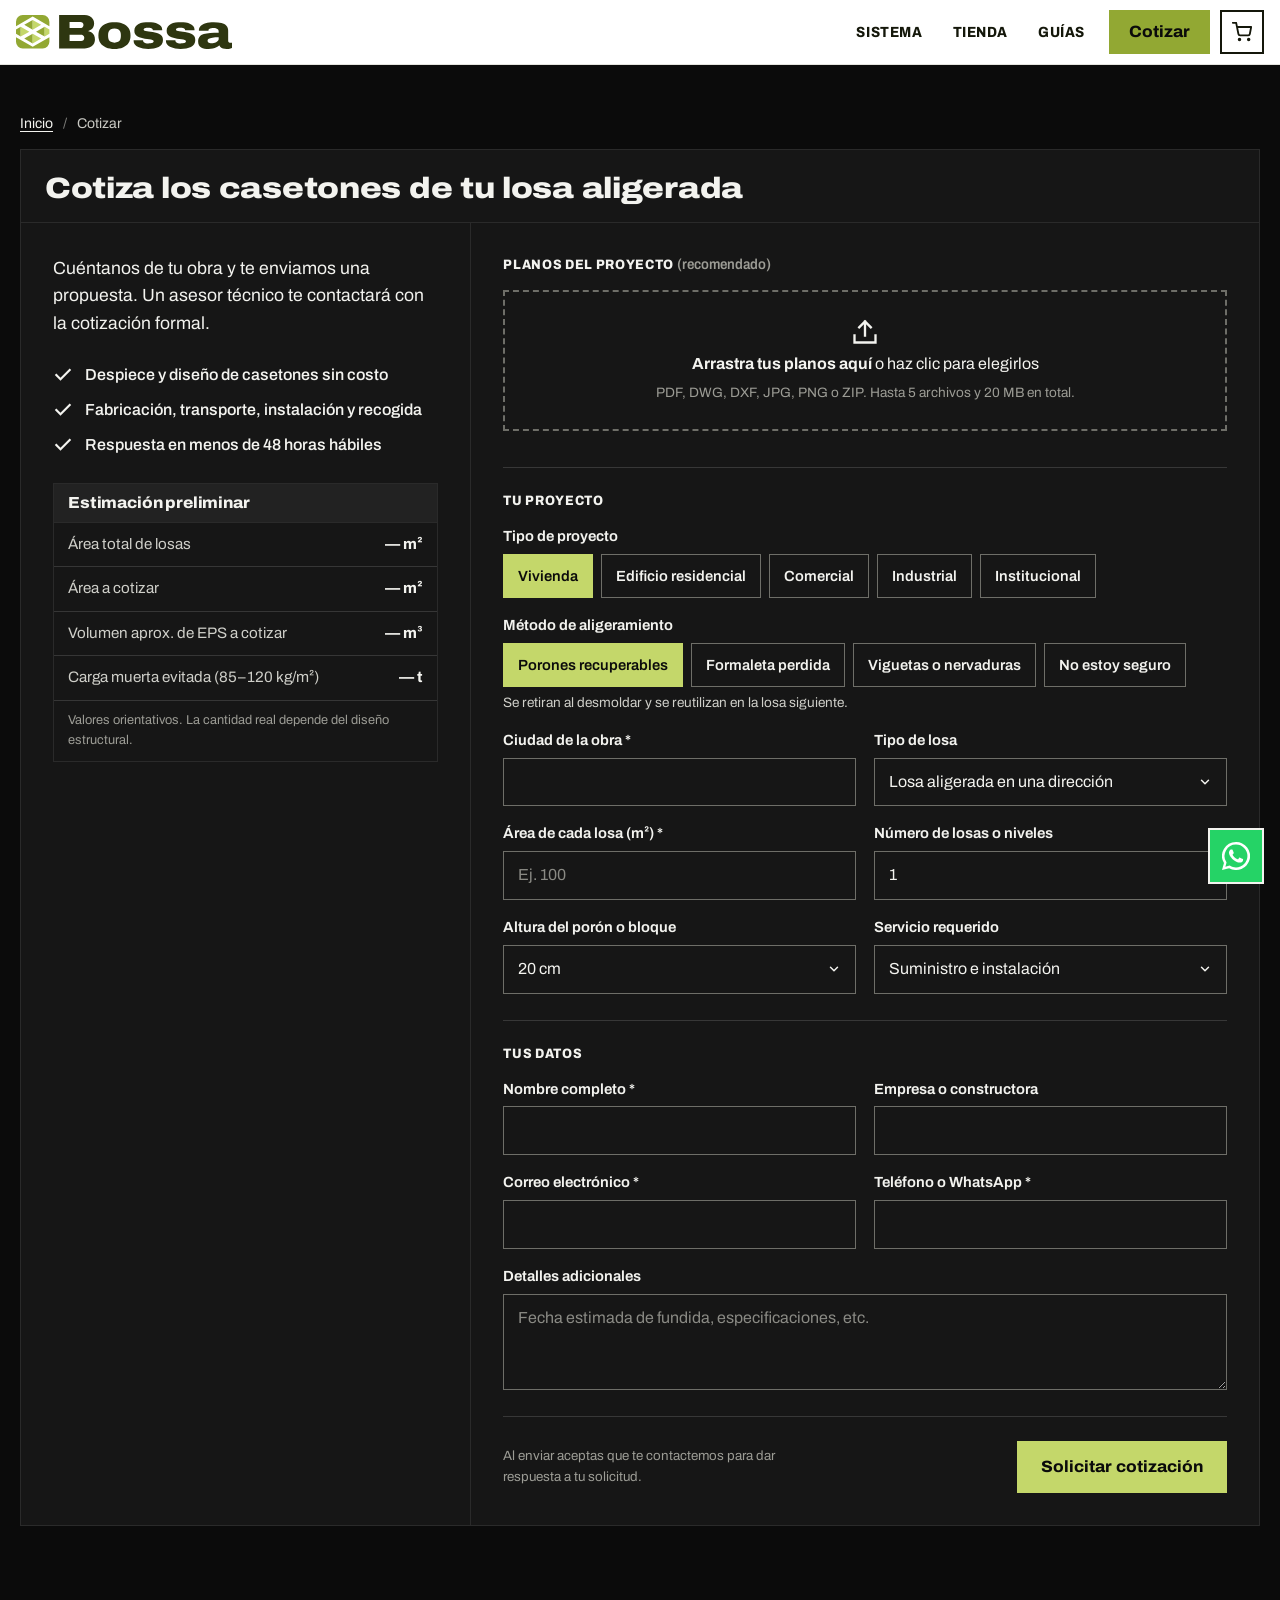
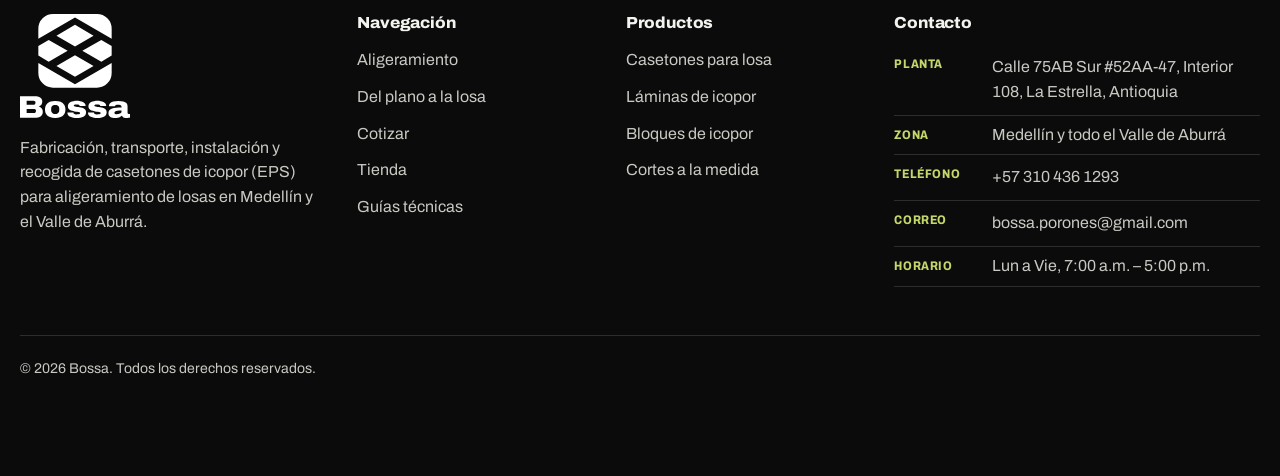
==== commit 28c1885a: "Add files via upload" ====
--- a/cotizar/index.html
+++ b/cotizar/index.html
@@ -4,8 +4,8 @@
 <meta charset="utf-8">
 <meta name="viewport" content="width=device-width, initial-scale=1">
 <script>document.documentElement.className = "js";</script>
-<title>Cotizar losa aligerada con porones de icopor en Medellín | Bossa</title>
-<meta name="description" content="Envía los planos de tu proyecto y recibe la cotización de porones de icopor (EPS) con despiece, fabricación e instalación en Medellín y el Valle de Aburrá.">
+<title>Cotizar casetones para losa aligerada en Medellín | Bossa</title>
+<meta name="description" content="Envía los planos de tu proyecto y recibe la cotización de casetones de icopor (EPS) con despiece, fabricación, transporte, instalación y recogida en Medellín y el Valle de Aburrá.">
 <link rel="canonical" href="https://www.bossacol.com/cotizar/">
 <link rel="icon" href="/img/logo-bossa-marca.svg" type="image/svg+xml">
 <link rel="icon" href="/img/icono-bossa-180.png" type="image/png" sizes="180x180">
@@ -15,8 +15,8 @@
 <meta property="og:locale" content="es_CO">
 <meta property="og:site_name" content="Bossa">
 <meta property="og:url" content="https://www.bossacol.com/cotizar/">
-<meta property="og:title" content="Cotizar losa aligerada con porones de icopor en Medellín | Bossa">
-<meta property="og:description" content="Envía los planos de tu proyecto y recibe la cotización de porones de icopor (EPS) con despiece, fabricación e instalación en Medellín y el Valle de Aburrá.">
+<meta property="og:title" content="Cotizar casetones para losa aligerada en Medellín | Bossa">
+<meta property="og:description" content="Envía los planos de tu proyecto y recibe la cotización de casetones de icopor (EPS) con despiece, fabricación, transporte, instalación y recogida en Medellín y el Valle de Aburrá.">
 <meta property="og:image" content="https://www.bossacol.com/img/og-bossa.jpg">
 <meta property="og:image:width" content="1200">
 <meta property="og:image:height" content="630">
@@ -61,20 +61,21 @@
   <div class="contenedor">
     <nav class="migas" aria-label="Ruta de navegación"><ol><li><a href="/">Inicio</a></li><li aria-current="page">Cotizar</li></ol></nav>
     <div class="tablero">
-      <h1 class="franja">Cotiza tu proyecto de losa aligerada</h1>
+      <h1 class="franja">Cotiza los casetones de tu losa aligerada</h1>
       <div class="cotizar-cuerpo">
         <aside class="lateral-cotizar"><div class="lateral-pegado">
           <p class="entrada">Cuéntanos de tu obra y te enviamos una propuesta. Un asesor técnico te contactará con la cotización formal.</p>
           <ul class="lista-check">
-            <li><svg width="20" height="20" viewBox="0 0 24 24" fill="none" stroke="currentColor" stroke-width="2.6" stroke-linecap="square" aria-hidden="true"><path d="m4 12 5 5L20 6"/></svg>Despiece y diseño de porones sin costo</li>
-            <li><svg width="20" height="20" viewBox="0 0 24 24" fill="none" stroke="currentColor" stroke-width="2.6" stroke-linecap="square" aria-hidden="true"><path d="m4 12 5 5L20 6"/></svg>Fabricación e instalación en obra</li>
+            <li><svg width="20" height="20" viewBox="0 0 24 24" fill="none" stroke="currentColor" stroke-width="2.6" stroke-linecap="square" aria-hidden="true"><path d="m4 12 5 5L20 6"/></svg>Despiece y diseño de casetones sin costo</li>
+            <li><svg width="20" height="20" viewBox="0 0 24 24" fill="none" stroke="currentColor" stroke-width="2.6" stroke-linecap="square" aria-hidden="true"><path d="m4 12 5 5L20 6"/></svg>Fabricación, transporte, instalación y recogida</li>
             <li><svg width="20" height="20" viewBox="0 0 24 24" fill="none" stroke="currentColor" stroke-width="2.6" stroke-linecap="square" aria-hidden="true"><path d="m4 12 5 5L20 6"/></svg>Respuesta en menos de 48 horas hábiles</li>
           </ul>
           <div class="estimador" aria-live="polite">
             <h2>Estimación preliminar</h2>
             <dl>
-              <div><dt>Área a aligerar</dt><dd id="estArea">— m²</dd></div>
-              <div><dt>Volumen aprox. de EPS</dt><dd id="estVolumen">— m³</dd></div>
+              <div><dt>Área total de losas</dt><dd id="estArea">— m²</dd></div>
+              <div><dt>Área a cotizar</dt><dd id="estCotizar">— m²</dd></div>
+              <div><dt>Volumen aprox. de EPS a cotizar</dt><dd id="estVolumen">— m³</dd></div>
               <div><dt>Carga muerta evitada (85–120 kg/m²)</dt><dd id="estCarga">— t</dd></div>
             </dl>
             <small>Valores orientativos. La cantidad real depende del diseño estructural.</small>
@@ -107,9 +108,19 @@
                   <label class="chip"><input type="radio" name="tipo" value="Institucional"><span>Institucional</span></label>
                 </div>
               </div>
+              <div class="campo ancho">
+                <span class="etiqueta-campo" id="etMetodo">Método de aligeramiento</span>
+                <div class="opciones-chip" role="radiogroup" aria-labelledby="etMetodo" aria-describedby="ayudaMetodo">
+                  <label class="chip"><input type="radio" name="metodo" value="Porones recuperables" checked><span>Porones recuperables</span></label>
+                  <label class="chip"><input type="radio" name="metodo" value="Formaleta perdida"><span>Formaleta perdida</span></label>
+                  <label class="chip"><input type="radio" name="metodo" value="Aligeramiento de viguetas o nervaduras"><span>Viguetas o nervaduras</span></label>
+                  <label class="chip"><input type="radio" name="metodo" value="No estoy seguro"><span>No estoy seguro</span></label>
+                </div>
+                <small class="ayuda-campo" id="ayudaMetodo">Se retiran al desmoldar y se reutilizan en la losa siguiente.</small>
+              </div>
               <div class="campo"><label for="cCiudad">Ciudad de la obra *</label><input id="cCiudad" name="ciudad" required autocomplete="address-level2" aria-describedby="e-cCiudad"><span class="error-campo" id="e-cCiudad"></span></div>
               <div class="campo">
-                <label for="cSistema">Sistema de losa</label>
+                <label for="cSistema">Tipo de losa</label>
                 <select id="cSistema" name="sistema">
                   <option>Losa aligerada en una dirección</option>
                   <option>Losa reticular (dos direcciones)</option>
@@ -118,9 +129,19 @@
                   <option>Aún no lo sé</option>
                 </select>
               </div>
-              <div class="campo"><label for="cArea">Área aproximada (m²) *</label><input id="cArea" name="area" type="text" inputmode="decimal" required placeholder="Ej. 450" aria-describedby="e-cArea"><span class="error-campo" id="e-cArea"></span></div>
+              <div class="campo"><label for="cArea">Área de cada losa (m²) *</label><input id="cArea" name="area" type="text" inputmode="decimal" required placeholder="Ej. 100" aria-describedby="e-cArea"><span class="error-campo" id="e-cArea"></span></div>
+              <div class="campo"><label for="cPisos">Número de losas o niveles</label><input id="cPisos" name="pisos" type="number" inputmode="numeric" min="1" value="1"></div>
+              <div class="campo ancho" id="campoAlcance" hidden>
+                <span class="etiqueta-campo" id="etAlcance">¿Qué área quieres cotizar?</span>
+                <div class="opciones-chip" role="radiogroup" aria-labelledby="etAlcance" aria-describedby="ayudaAlcance">
+                  <label class="chip"><input type="radio" name="alcance" value="Solo una losa (reutilización piso a piso)" checked><span>Solo una losa</span></label>
+                  <label class="chip"><input type="radio" name="alcance" value="Todas las losas"><span>Todas las losas</span></label>
+                  <label class="chip"><input type="radio" name="alcance" value="Que Bossa recomiende"><span>Que Bossa me asesore</span></label>
+                </div>
+                <small class="ayuda-campo" id="ayudaAlcance">Los porones y los bloques se desmoldan y vuelven a usarse en la losa siguiente: puedes contratar el área de una losa e ir reutilizándola piso a piso, o cotizar todas las losas.</small>
+              </div>
               <div class="campo">
-                <label for="cAltura">Altura del porón</label>
+                <label for="cAltura">Altura del porón o bloque</label>
                 <select id="cAltura" name="altura">
                   <option value="10">10 cm</option><option value="15">15 cm</option>
                   <option value="20" selected>20 cm</option><option value="25">25 cm</option>
@@ -128,7 +149,6 @@
                   <option value="40">40 cm</option>
                 </select>
               </div>
-              <div class="campo"><label for="cPisos">Número de losas o niveles</label><input id="cPisos" name="pisos" type="number" inputmode="numeric" min="1" value="1"></div>
               <div class="campo">
                 <label for="cServicio">Servicio requerido</label>
                 <select id="cServicio" name="servicio">
@@ -169,7 +189,7 @@
     <div class="columnas">
       <div>
         <div class="logo-pie"><img src="/img/logo-bossa-vertical-blanco.svg" width="255" height="240" alt="Bossa" loading="lazy"></div>
-        <p>Fabricación e instalación de porones de EPS para aligeramiento de losas en Medellín y el Valle de Aburrá.</p>
+        <p>Fabricación, transporte, instalación y recogida de casetones de icopor (EPS) para aligeramiento de losas en Medellín y el Valle de Aburrá.</p>
       </div>
       <nav aria-label="Pie de página">
         <h2>Navegación</h2>
@@ -184,7 +204,7 @@
       <div>
         <h2>Productos</h2>
         <ul>
-          <li><a href="/cotizar/">Porones para losa</a></li>
+          <li><a href="/cotizar/">Casetones para losa</a></li>
           <li><a href="/tienda/">Láminas de icopor</a></li>
           <li><a href="/tienda/">Bloques de icopor</a></li>
           <li><a href="/tienda/">Cortes a la medida</a></li>
--- a/estilos.css
+++ b/estilos.css
@@ -451,6 +451,10 @@
 @media (hover: hover) and (pointer: fine) { .vitrina a:hover span { text-decoration: underline; } }
 .producto { scroll-margin-top: calc(var(--alto-barra) + 16px); }
 
+/* Cotizador: ayuda bajo las opciones y campo que aparece según el método */
+.campo[hidden] { display: none; }
+.ayuda-campo { font-size: .85rem; line-height: 1.45; color: var(--texto); max-width: 70ch; }
+
 .guia h3 a { color: var(--tinta); text-decoration: none; }
 @media (hover: hover) and (pointer: fine) { .guia h3 a:hover { text-decoration: underline; text-underline-offset: .2em; } }
 .guia .ir { grid-column: 2; justify-self: start; margin-top: 6px; font-weight: 750; color: var(--tinta); text-underline-offset: .25em; padding: 8px 0; }
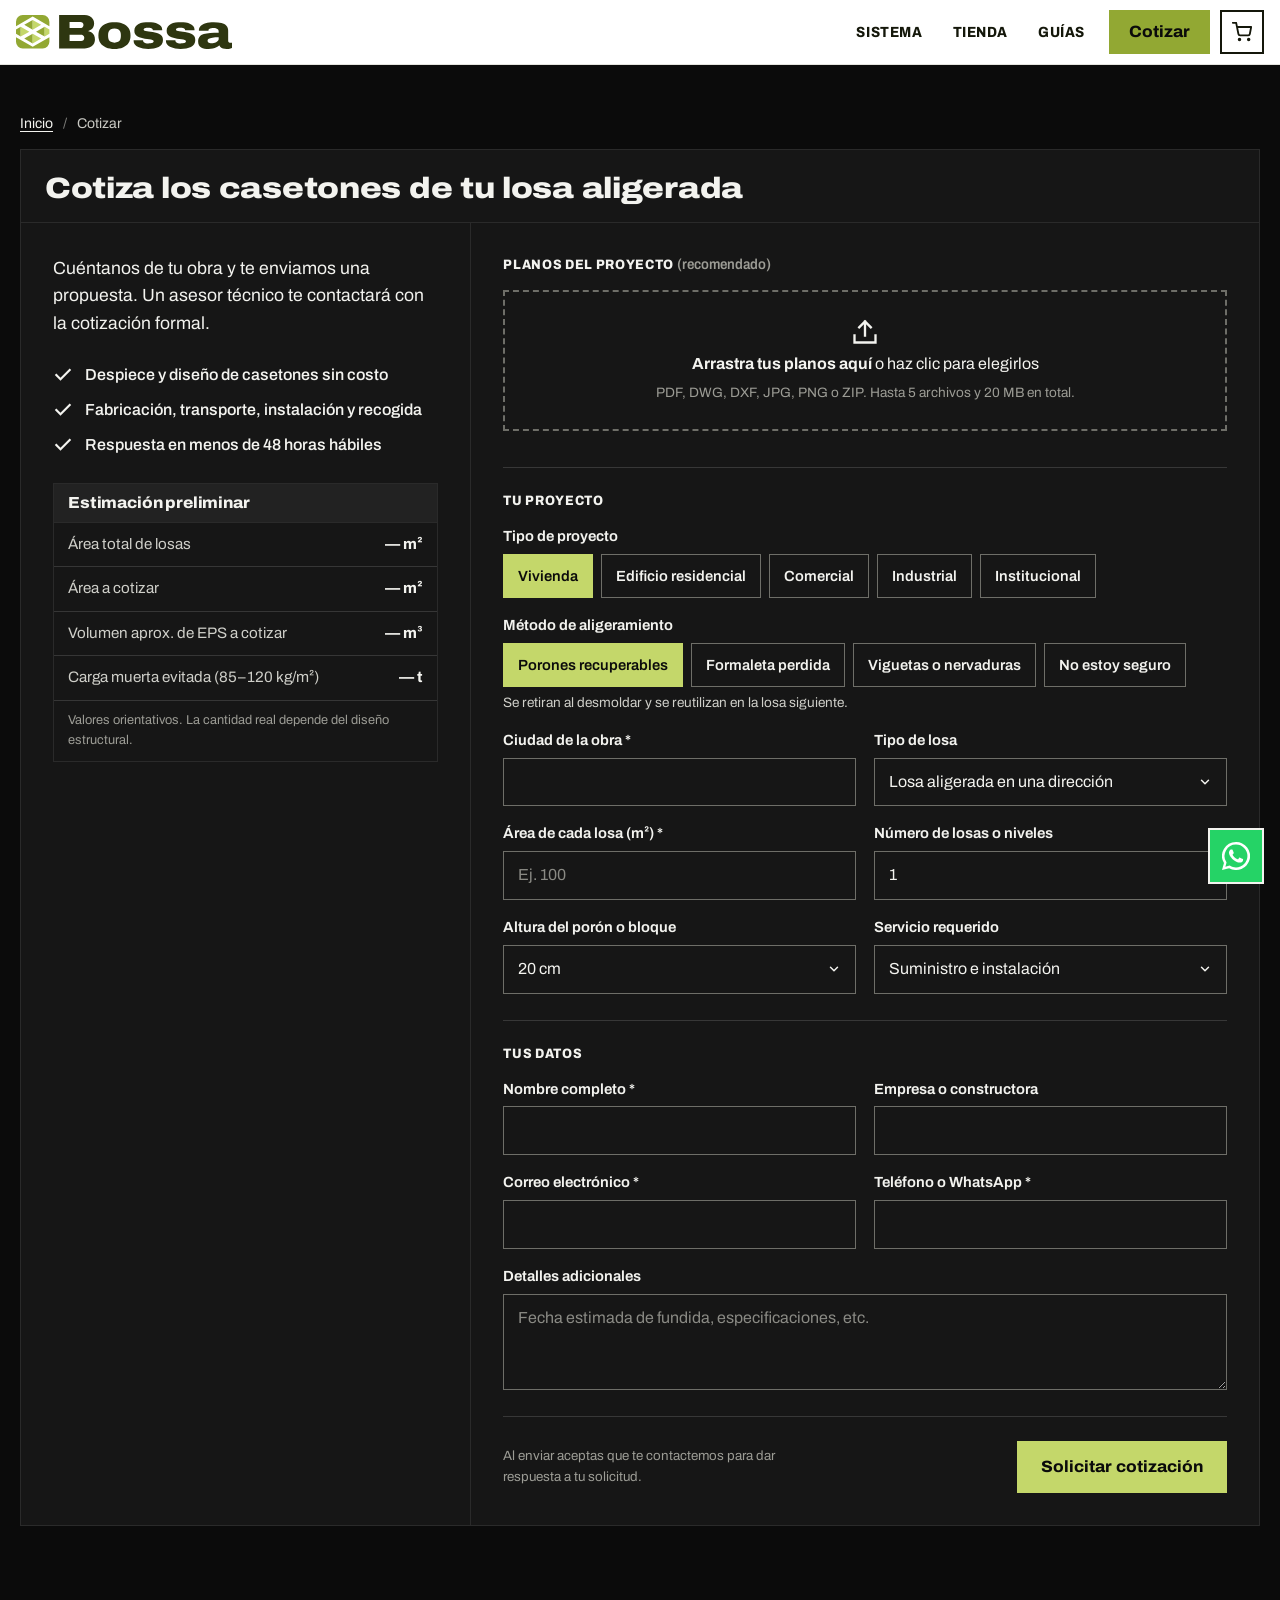
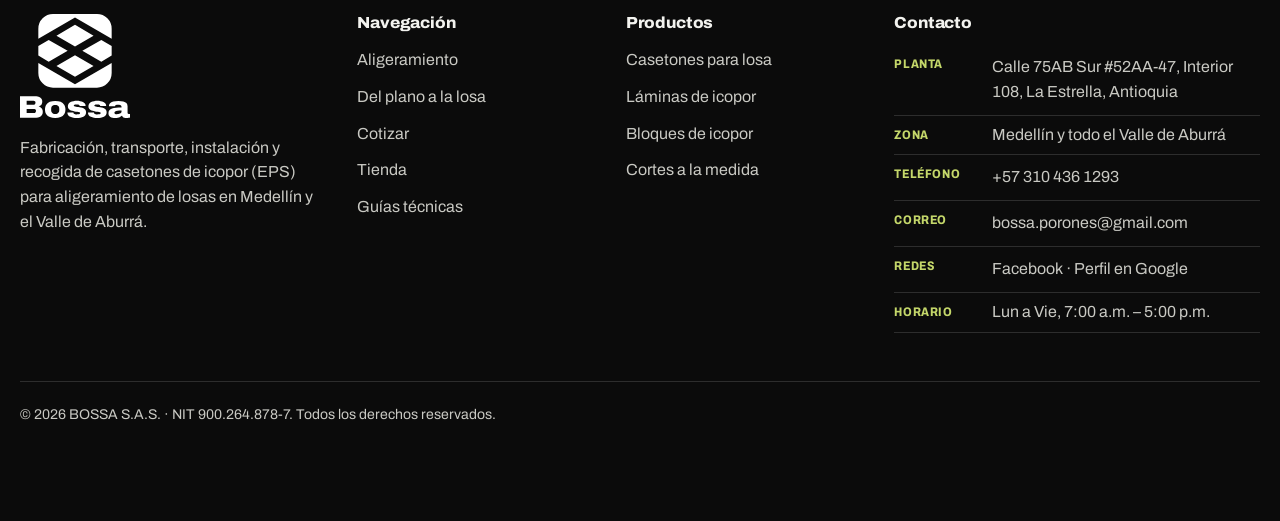
==== commit b1684e27: "Datos de la empresa en schema y pie: razón social, NIT, ubicación y perfiles - Schema del negocio co" ====
--- a/cotizar/index.html
+++ b/cotizar/index.html
@@ -4,19 +4,20 @@
 <meta charset="utf-8">
 <meta name="viewport" content="width=device-width, initial-scale=1">
 <script>document.documentElement.className = "js";</script>
-<title>Cotizar casetones para losa aligerada en Medellín | Bossa</title>
-<meta name="description" content="Envía los planos de tu proyecto y recibe la cotización de casetones de icopor (EPS) con despiece, fabricación, transporte, instalación y recogida en Medellín y el Valle de Aburrá.">
+<title>Cotización de casetones con despiece sin costo | Bossa</title>
+<meta name="description" content="Envía los planos de tu losa y recibe el despiece sin costo y la cotización de casetones de icopor: fabricación, transporte, instalación y recogida.">
 <link rel="canonical" href="https://www.bossacol.com/cotizar/">
+<link rel="icon" href="/favicon.ico" sizes="48x48">
 <link rel="icon" href="/img/logo-bossa-marca.svg" type="image/svg+xml">
-<link rel="icon" href="/img/icono-bossa-180.png" type="image/png" sizes="180x180">
+<link rel="icon" href="/img/icono-bossa-192.png" type="image/png" sizes="192x192">
 <link rel="apple-touch-icon" href="/img/icono-bossa-180.png">
 <meta name="theme-color" content="#FFFFFF">
 <meta property="og:type" content="website">
 <meta property="og:locale" content="es_CO">
 <meta property="og:site_name" content="Bossa">
 <meta property="og:url" content="https://www.bossacol.com/cotizar/">
-<meta property="og:title" content="Cotizar casetones para losa aligerada en Medellín | Bossa">
-<meta property="og:description" content="Envía los planos de tu proyecto y recibe la cotización de casetones de icopor (EPS) con despiece, fabricación, transporte, instalación y recogida en Medellín y el Valle de Aburrá.">
+<meta property="og:title" content="Cotización de casetones con despiece sin costo | Bossa">
+<meta property="og:description" content="Envía los planos de tu losa y recibe el despiece sin costo y la cotización de casetones de icopor: fabricación, transporte, instalación y recogida.">
 <meta property="og:image" content="https://www.bossacol.com/img/og-bossa.jpg">
 <meta property="og:image:width" content="1200">
 <meta property="og:image:height" content="630">
@@ -26,7 +27,7 @@
 <link rel="preconnect" href="https://fonts.googleapis.com">
 <link rel="preconnect" href="https://fonts.gstatic.com" crossorigin>
 <link href="https://fonts.googleapis.com/css2?family=Archivo:wdth,wght@75..125,400..900&display=swap" rel="stylesheet">
-<link rel="stylesheet" href="/estilos.css">
+<link rel="stylesheet" href="/estilos.css?v=20261117">
 </head>
 <body>
 
@@ -213,15 +214,16 @@
       <div>
         <h2>Contacto</h2>
         <dl class="datos-pie">
-          <div><dt>Planta</dt><dd><a href="https://www.google.com/maps/search/?api=1&query=Calle+75AB+Sur+%2352AA-47+La+Estrella+Antioquia+Colombia" target="_blank" rel="noopener">Calle 75AB Sur #52AA-47, Interior 108, La Estrella, Antioquia</a></dd></div>
+          <div><dt>Planta</dt><dd><a href="https://www.google.com/search?kgmid=/g/11_00zgj2v&q=Bossa" target="_blank" rel="noopener">Calle 75AB Sur #52AA-47, Interior 108, La Estrella, Antioquia</a></dd></div>
           <div><dt>Zona</dt><dd>Medellín y todo el Valle de Aburrá</dd></div>
           <div><dt>Teléfono</dt><dd><a href="tel:+573104361293">+57 310 436 1293</a></dd></div>
           <div><dt>Correo</dt><dd><a href="mailto:bossa.porones@gmail.com">bossa.porones@gmail.com</a></dd></div>
+          <div><dt>Redes</dt><dd><a href="https://www.facebook.com/AligeramientoBossa/" target="_blank" rel="noopener">Facebook</a> · <a href="https://www.google.com/search?kgmid=/g/11_00zgj2v&q=Bossa" target="_blank" rel="noopener">Perfil en Google</a></dd></div>
           <div><dt>Horario</dt><dd>Lun a Vie, 7:00 a.m. – 5:00 p.m.</dd></div>
         </dl>
       </div>
     </div>
-    <div class="legal">© <span id="anio"></span> Bossa. Todos los derechos reservados.</div>
+    <div class="legal">© <span id="anio">2026</span> BOSSA S.A.S. · NIT 900.264.878-7. Todos los derechos reservados.</div>
   </div>
 </footer>
 <div class="velo" id="velo"></div>
@@ -235,11 +237,11 @@
   </footer>
 </aside>
 
-<a class="whatsapp" id="botonWhatsapp" href="#" target="_blank" rel="noopener" aria-label="Escríbenos por WhatsApp">
+<a class="whatsapp" id="botonWhatsapp" href="https://wa.me/573104361293?text=Hola%20Bossa%2C%20quiero%20informaci%C3%B3n%20sobre%20aligeramiento%20de%20losas%20con%20EPS." target="_blank" rel="noopener" aria-label="Escríbenos por WhatsApp">
   <svg width="28" height="28" viewBox="0 0 24 24" fill="currentColor" aria-hidden="true"><path d="M17.5 14.4c-.3-.1-1.8-.9-2-1-.3-.1-.5-.1-.7.1-.2.3-.8 1-.9 1.2-.2.2-.3.2-.6.1-.3-.1-1.3-.5-2.4-1.5-.9-.8-1.5-1.8-1.7-2.1-.2-.3 0-.5.1-.6l.4-.5c.2-.2.2-.3.3-.5.1-.2 0-.4 0-.5l-.9-2.2c-.2-.6-.5-.5-.7-.5h-.6c-.2 0-.5.1-.8.4-.3.3-1 1-1 2.5s1.1 2.9 1.2 3.1c.1.2 2.1 3.2 5.1 4.5.7.3 1.3.5 1.7.6.7.2 1.4.2 1.9.1.6-.1 1.8-.7 2-1.4.2-.7.2-1.3.2-1.4-.1-.2-.3-.3-.6-.4zM12 21.8c-1.8 0-3.5-.5-5-1.4l-.4-.2-3.7 1 1-3.6-.2-.4A9.8 9.8 0 0 1 12 2.2a9.8 9.8 0 0 1 0 19.6zM12 0a12 12 0 0 0-10.3 18.1L0 24l6.1-1.6A12 12 0 1 0 12 0z"/></svg>
 </a>
 
 
-<script src="/app.js"></script>
+<script src="/app.js?v=20261117" defer></script>
 </body>
 </html>
--- a/estilos.css
+++ b/estilos.css
@@ -91,6 +91,7 @@
 .hero { background: var(--fondo); padding: var(--e2) 0; }
 .hero .contenedor { max-width: 1408px; padding-left: 24px; padding-right: 24px; }
 .hero .tablero { display: grid; grid-template-columns: minmax(0, .7fr) minmax(0, 1fr); grid-template-rows: auto auto 1fr; grid-template-areas: "titulo armado" "texto armado" "acciones armado"; }
+.hero h1 .antetitulo { display: block; margin-bottom: .7em; font-size: max(.95rem, .3em); font-weight: 700; font-stretch: 100%; line-height: 1.25; letter-spacing: 0; }
 .hero h1 { grid-area: titulo; padding: 40px 40px 0; font-size: clamp(2.2rem, min(3.7vw, 6.6vh), 3.6rem); font-weight: 850; font-stretch: 108%; line-height: .98; letter-spacing: -0.02em; }
 .hero-texto { grid-area: texto; padding: 20px 40px 0; }
 .hero-texto .bajada { font-size: 1.05rem; color: var(--texto); max-width: 52ch; }
@@ -307,6 +308,7 @@
 .guia:last-child { border-bottom: 0; }
 .guia { display: grid; grid-template-columns: minmax(0, .8fr) minmax(0, 1.4fr); gap: 6px 48px; padding: 26px 0; border-bottom: var(--filete-fino); }
 .guia h3 { grid-column: 2; font-size: 1.3rem; }
+.fecha-guia { margin: 0 0 1em; font-size: .85rem; color: var(--tinta); opacity: .75; }
 .guia .meta { grid-column: 1; grid-row: 1 / span 3; font-weight: 750; font-stretch: 85%; font-size: .82rem; letter-spacing: .05em; text-transform: uppercase; color: var(--tinta); padding-top: 4px; }
 .guia > p, .guia .detalle, .guia .leer { grid-column: 2; }
 .guia > p { max-width: 64ch; }
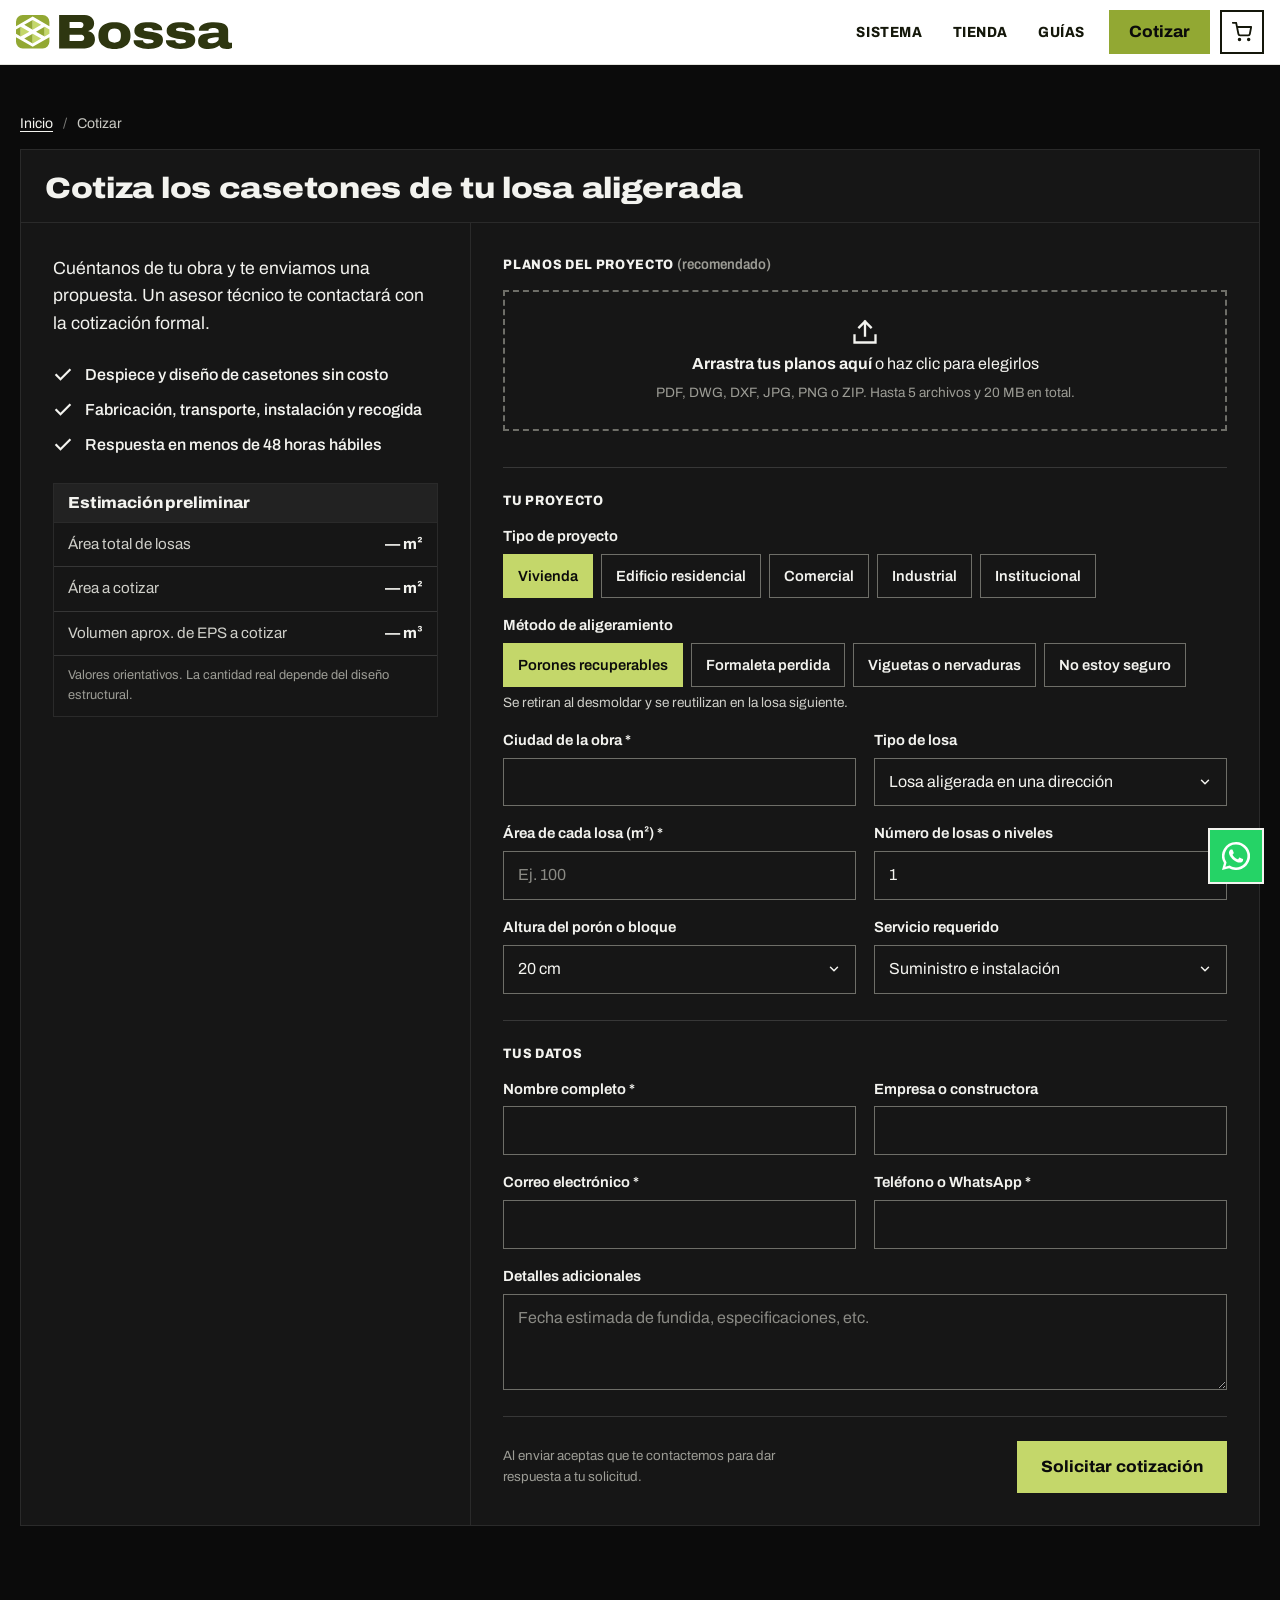
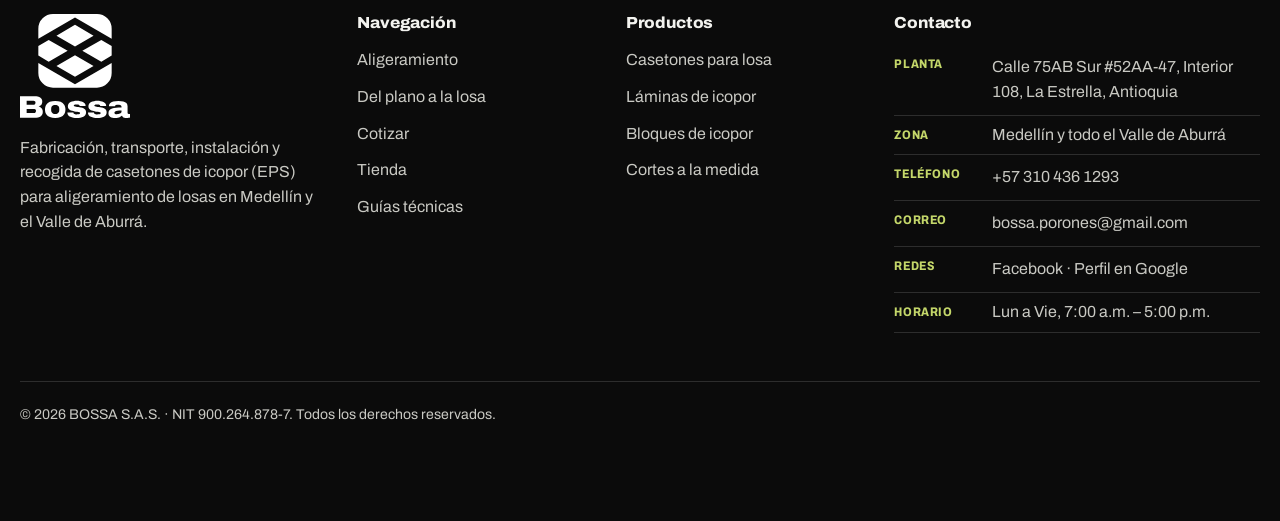
==== commit febbae95: "Cifras con fuentes, densidad de láminas, código postal y clientes - 35–50 % menos peso, frente a los" ====
--- a/cotizar/index.html
+++ b/cotizar/index.html
@@ -27,7 +27,7 @@
 <link rel="preconnect" href="https://fonts.googleapis.com">
 <link rel="preconnect" href="https://fonts.gstatic.com" crossorigin>
 <link href="https://fonts.googleapis.com/css2?family=Archivo:wdth,wght@75..125,400..900&display=swap" rel="stylesheet">
-<link rel="stylesheet" href="/estilos.css?v=20261117">
+<link rel="stylesheet" href="/estilos.css?v=20261117b">
 </head>
 <body>
 
@@ -77,7 +77,6 @@
               <div><dt>Área total de losas</dt><dd id="estArea">— m²</dd></div>
               <div><dt>Área a cotizar</dt><dd id="estCotizar">— m²</dd></div>
               <div><dt>Volumen aprox. de EPS a cotizar</dt><dd id="estVolumen">— m³</dd></div>
-              <div><dt>Carga muerta evitada (85–120 kg/m²)</dt><dd id="estCarga">— t</dd></div>
             </dl>
             <small>Valores orientativos. La cantidad real depende del diseño estructural.</small>
           </div>
@@ -206,7 +205,7 @@
         <h2>Productos</h2>
         <ul>
           <li><a href="/cotizar/">Casetones para losa</a></li>
-          <li><a href="/tienda/">Láminas de icopor</a></li>
+          <li><a href="/tienda/laminas-de-icopor/">Láminas de icopor</a></li>
           <li><a href="/tienda/">Bloques de icopor</a></li>
           <li><a href="/tienda/">Cortes a la medida</a></li>
         </ul>
@@ -242,6 +241,6 @@
 </a>
 
 
-<script src="/app.js?v=20261117" defer></script>
+<script src="/app.js?v=20261117b" defer></script>
 </body>
 </html>
--- a/estilos.css
+++ b/estilos.css
@@ -143,6 +143,10 @@
 /* ===== Por qué aligerar con EPS ===== */
 /* Tableros colgados del cerramiento: cada sección es una tabla más de la valla */
 .beneficios, .tienda { background: var(--fondo); padding: var(--e2) 0; }
+.clientes { background: var(--fondo); padding: 0 0 var(--e2); }
+.clientes-entrada { padding: 20px 24px 0; }
+.lista-clientes { list-style: none; margin: 0; padding: 8px 24px 24px; display: grid; grid-template-columns: repeat(auto-fill, minmax(15rem, 1fr)); column-gap: 32px; }
+.lista-clientes li { padding: 12px 0; border-bottom: var(--filete-fino); color: var(--tinta); font-weight: 700; font-stretch: 105%; }
 .guias { background: var(--fondo); padding: var(--e2) 0 var(--e3); }
 .cotizar { background: var(--fondo); padding: var(--e3) 0 var(--e2); }
 .beneficios-cuerpo { display: grid; grid-template-columns: minmax(0, .8fr) minmax(0, 1.6fr); }
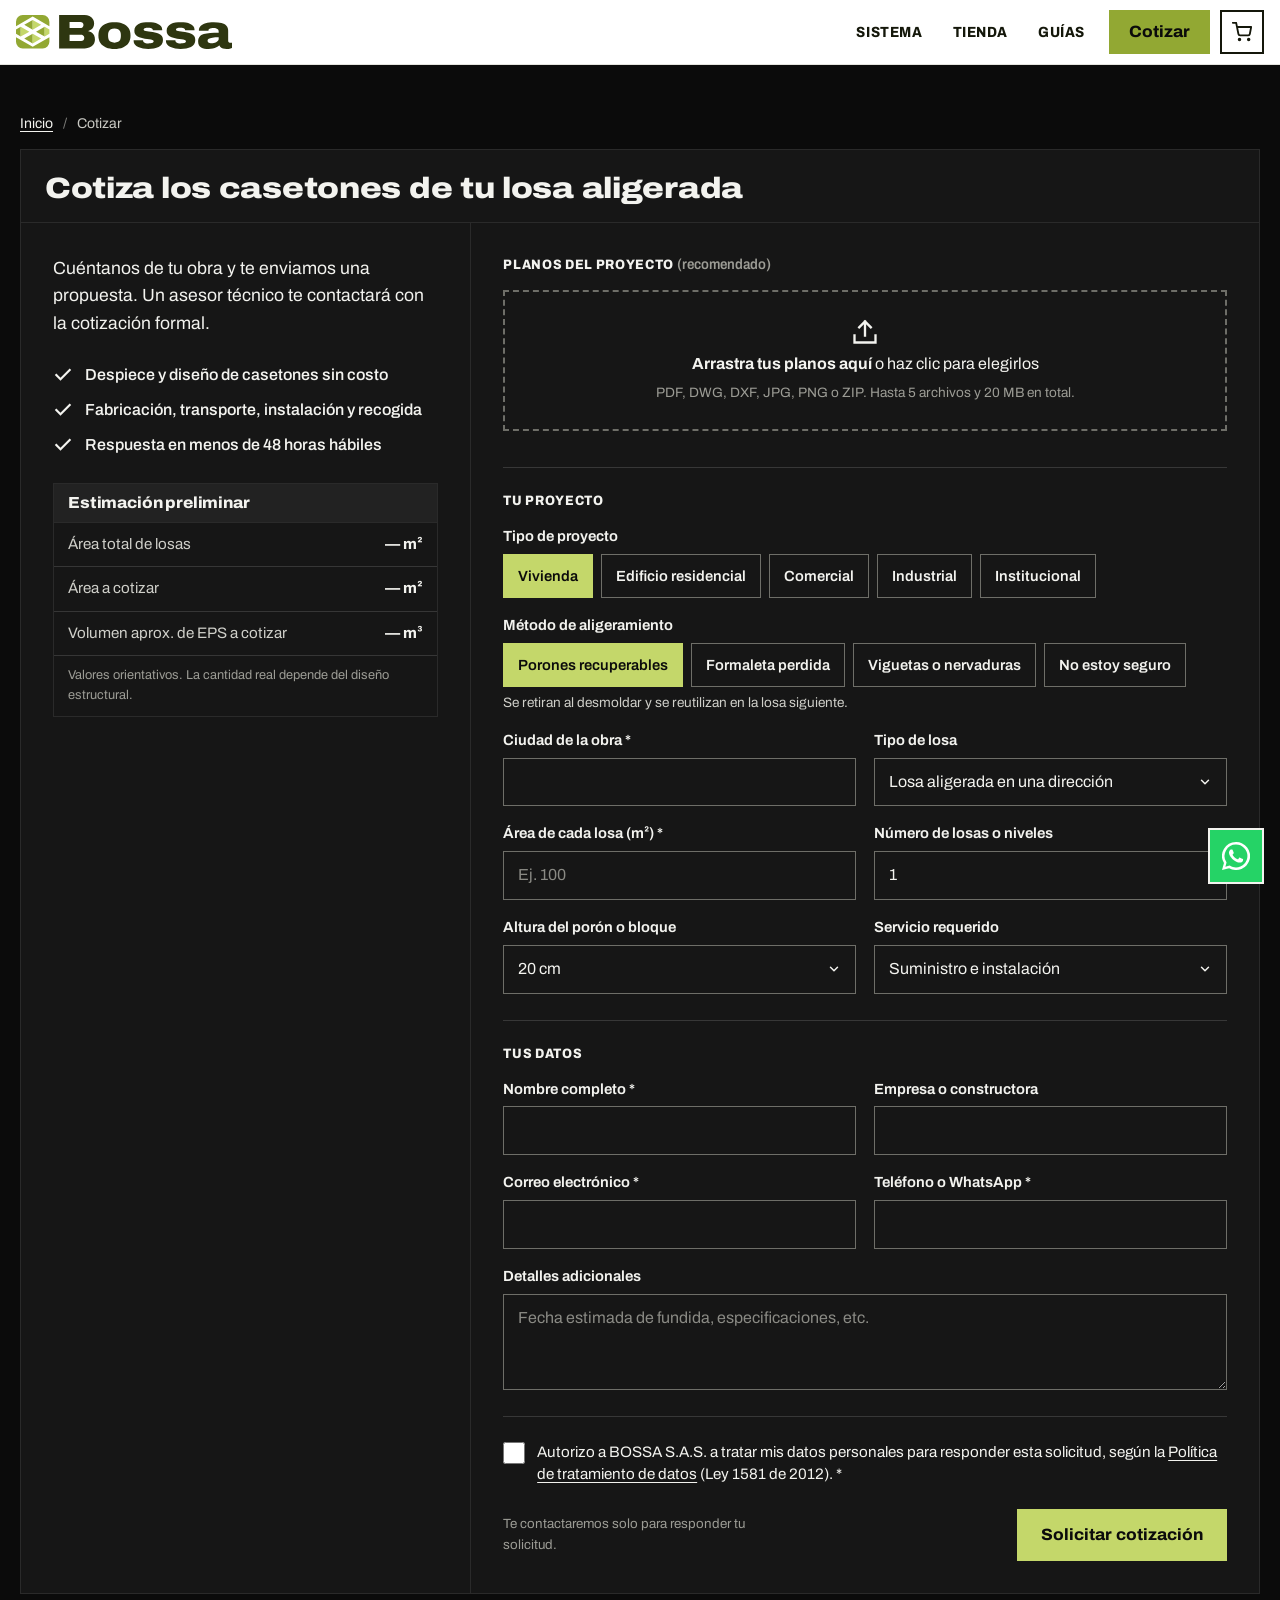
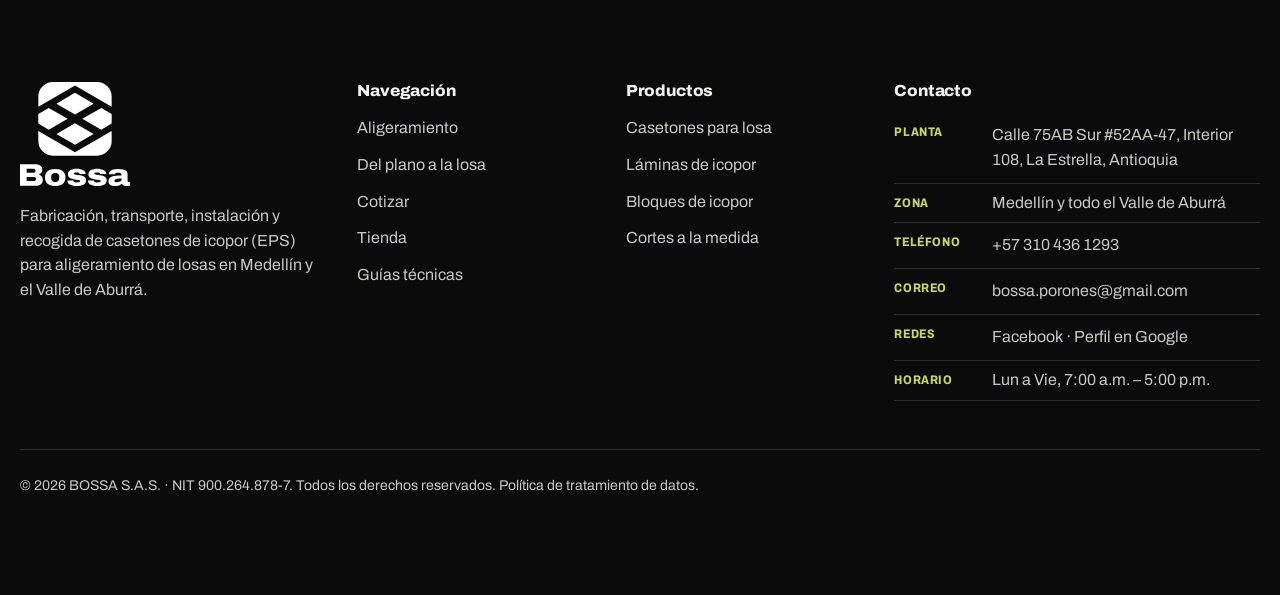
==== commit ad50dcbb: "Autorización de tratamiento de datos en el cotizador y política de datos - Casilla obligatoria de au" ====
--- a/cotizar/index.html
+++ b/cotizar/index.html
@@ -27,7 +27,7 @@
 <link rel="preconnect" href="https://fonts.googleapis.com">
 <link rel="preconnect" href="https://fonts.gstatic.com" crossorigin>
 <link href="https://fonts.googleapis.com/css2?family=Archivo:wdth,wght@75..125,400..900&display=swap" rel="stylesheet">
-<link rel="stylesheet" href="/estilos.css?v=20261117b">
+<link rel="stylesheet" href="/estilos.css?v=20261117c">
 </head>
 <body>
 
@@ -171,8 +171,13 @@
             </div>
           </fieldset>
 
+          <div class="consentimiento">
+            <input type="checkbox" id="cDatos" name="autoriza_datos" value="Sí" required aria-describedby="e-cDatos">
+            <label for="cDatos">Autorizo a BOSSA S.A.S. a tratar mis datos personales para responder esta solicitud, según la <a href="/politica-de-datos/" target="_blank" rel="noopener">Política de tratamiento de datos</a> (Ley 1581 de 2012). *</label>
+            <span class="error-campo" id="e-cDatos"></span>
+          </div>
           <div class="pie-formulario">
-            <small>Al enviar aceptas que te contactemos para dar respuesta a tu solicitud.</small>
+            <small>Te contactaremos solo para responder tu solicitud.</small>
             <button type="submit" class="placa">Solicitar cotización</button>
           </div>
           <div class="mensaje mensaje-ok" id="okCotizar" role="status"></div>
@@ -222,7 +227,7 @@
         </dl>
       </div>
     </div>
-    <div class="legal">© <span id="anio">2026</span> BOSSA S.A.S. · NIT 900.264.878-7. Todos los derechos reservados.</div>
+    <div class="legal">© <span id="anio">2026</span> BOSSA S.A.S. · NIT 900.264.878-7. Todos los derechos reservados. <a href="/politica-de-datos/">Política de tratamiento de datos</a>.</div>
   </div>
 </footer>
 <div class="velo" id="velo"></div>
@@ -241,6 +246,6 @@
 </a>
 
 
-<script src="/app.js?v=20261117b" defer></script>
+<script src="/app.js?v=20261117c" defer></script>
 </body>
 </html>
--- a/estilos.css
+++ b/estilos.css
@@ -240,6 +240,11 @@
 .error-planos { display: block; margin-top: 8px; color: var(--error); font-size: .88rem; font-weight: 600; }
 .error-planos:empty { display: none; }
 .trampa { position: absolute; left: -9999px; width: 1px; height: 1px; overflow: hidden; }
+.consentimiento { display: grid; grid-template-columns: auto 1fr; gap: 6px 12px; align-items: start; margin-top: 24px; color: var(--tinta); font-size: .95rem; line-height: 1.45; }
+.consentimiento input { width: 22px; height: 22px; margin: 1px 0 0; accent-color: var(--lima); cursor: pointer; }
+.consentimiento label { cursor: pointer; }
+.consentimiento a { text-decoration: underline; }
+.consentimiento .error-campo { grid-column: 2; }
 .pie-formulario { display: flex; align-items: center; justify-content: space-between; gap: 16px; margin-top: 24px; flex-wrap: wrap; }
 .pie-formulario small { max-width: 34ch; color: var(--suave); }
 .mensaje { display: none; margin-top: 18px; padding: 14px 16px; border: 2px solid; color: var(--tinta); }
